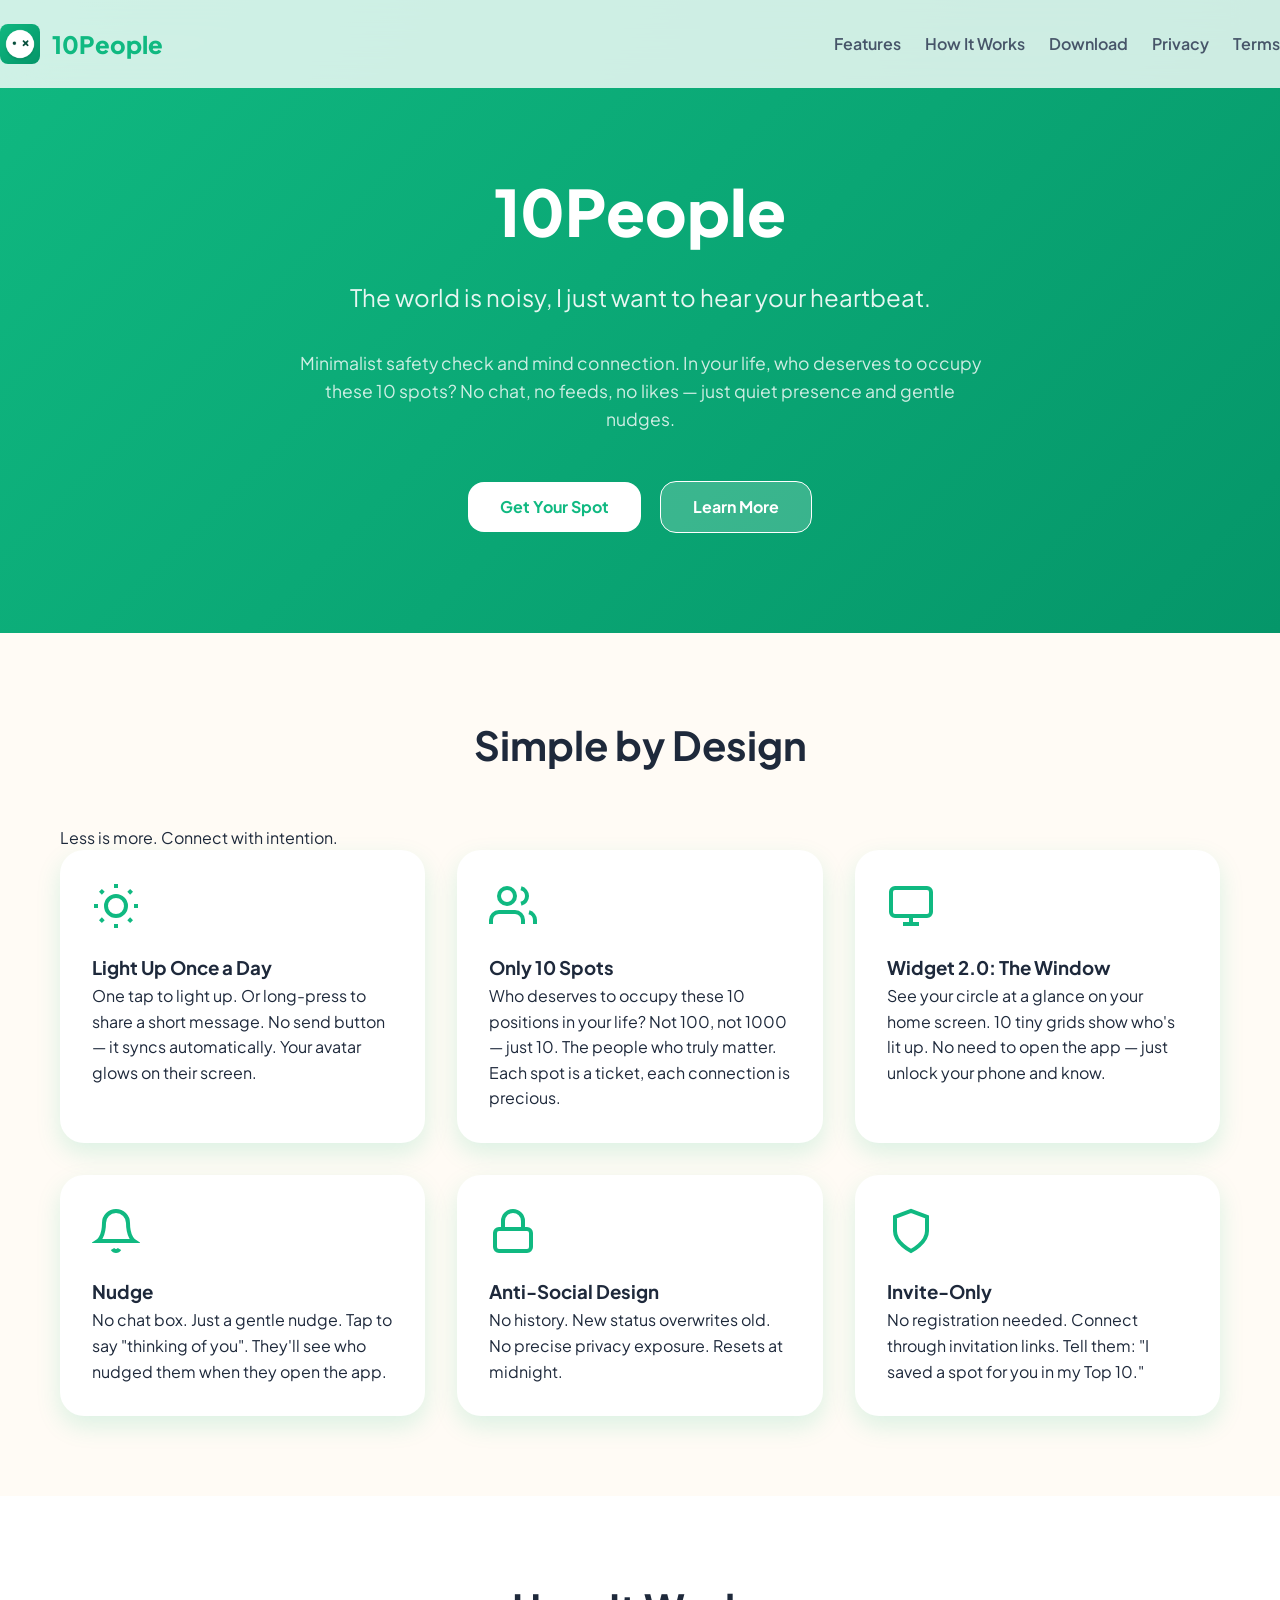
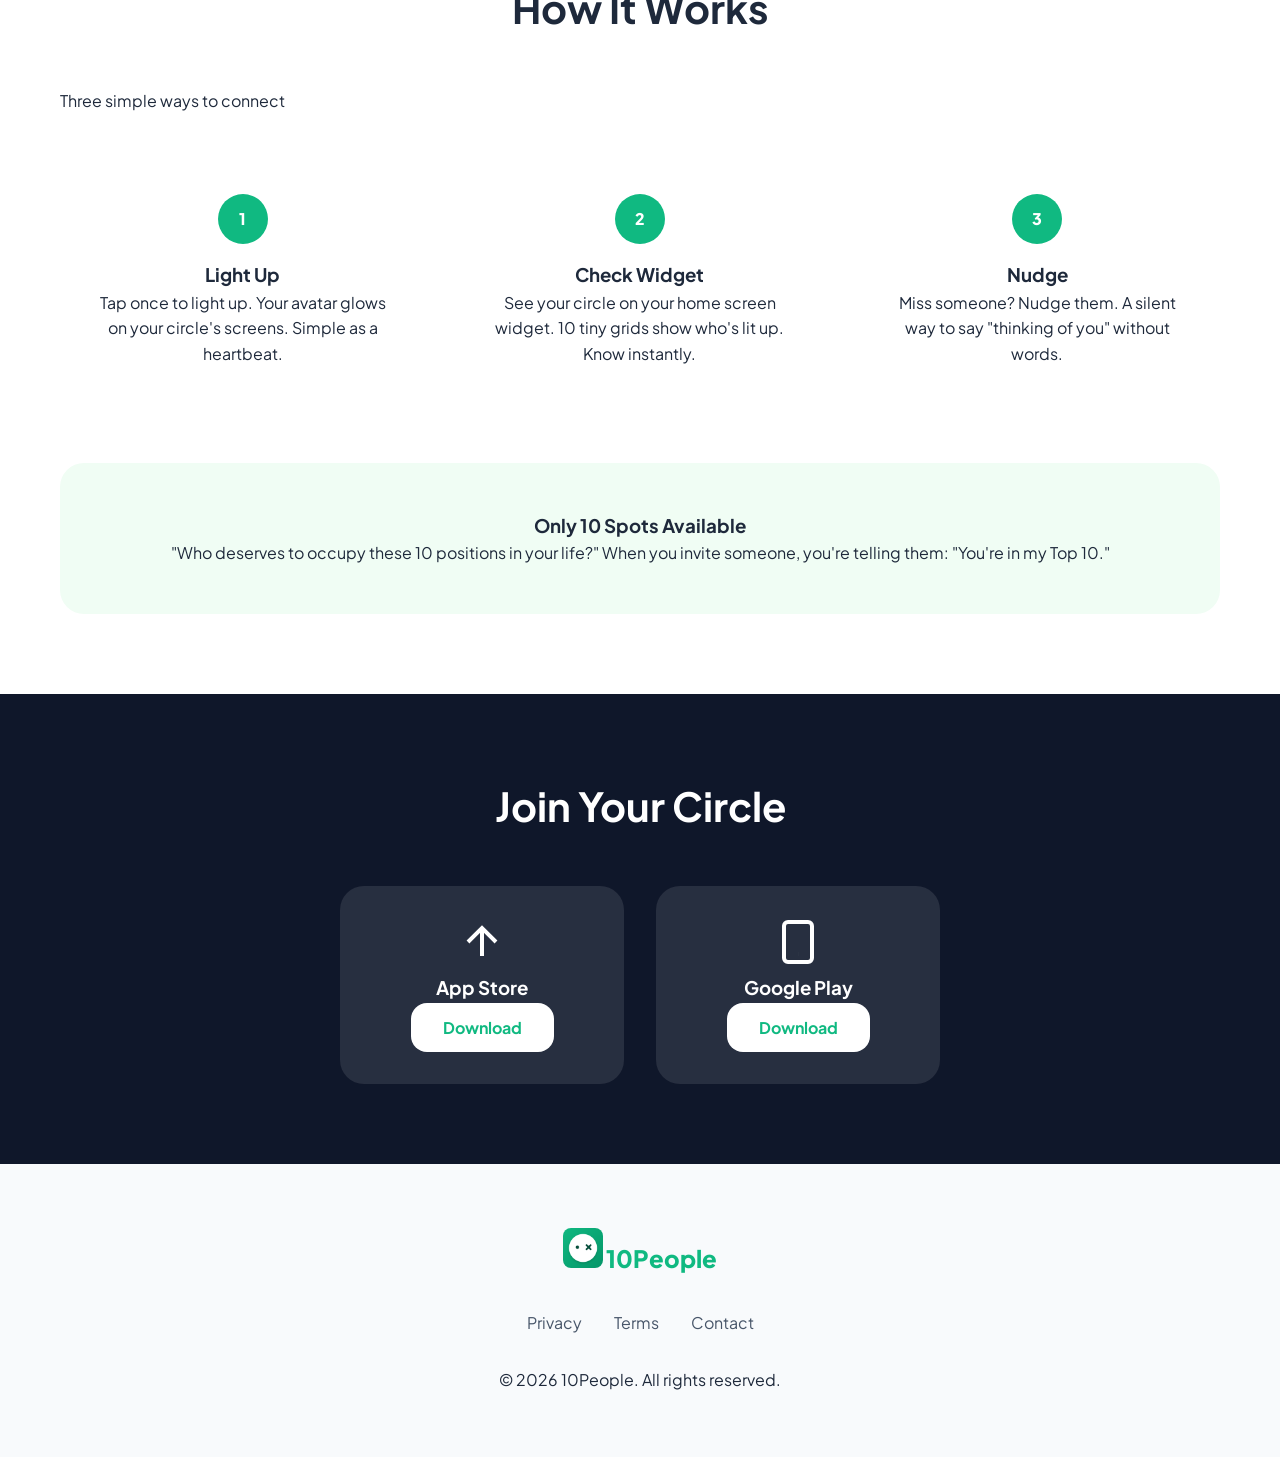
==== index.html @ 8b4cac40 "Initial 10People website deployment to root" ====
<!DOCTYPE html>
<html lang="en">
<head>
    <meta charset="UTF-8">
    <meta name="viewport" content="width=device-width, initial-scale=1.0">
    <title>10People - The world is noisy, I just want to hear your heartbeat.</title>
    <meta name="description" content="10People: Minimalist safety check and mind connection. Only 10 spots. Light up once a day. No chat, no noise, just presence.">
    <meta name="keywords" content="10People, minimalist app, close friends, connection, light up, nudge, presence, safety check, mind connection">
    <link rel="preconnect" href="https://fonts.googleapis.com">
    <link rel="preconnect" href="https://fonts.gstatic.com" crossorigin>
    <link href="https://fonts.googleapis.com/css2?family=Plus+Jakarta+Sans:wght@400;500;600;700;800&display=swap" rel="stylesheet">
    <link rel="stylesheet" href="styles.css">
    <link rel="icon" type="image/png" href="assets/icon/app_icon.png">
</head>
<body>
    <!-- Navbar -->
    <nav class="navbar">
        <div class="nav-container">
            <div class="nav-logo">
                <img src="assets/icon/app_icon.png" alt="10People" class="logo-img">
                <span class="logo-text">10People</span>
            </div>
            <div class="nav-menu">
                <a href="#features" class="nav-link">Features</a>
                <a href="#how-it-works" class="nav-link">How It Works</a>
                <a href="#download" class="nav-link">Download</a>
                <a href="privacy.html" class="nav-link">Privacy</a>
                <a href="terms.html" class="nav-link">Terms</a>
            </div>
        </div>
    </nav>

    <!-- Hero Section -->
    <section class="hero">
        <div class="hero-container">
            <h1 class="hero-title">10People</h1>
            <p class="hero-subtitle">The world is noisy, I just want to hear your heartbeat.</p>
            <p class="hero-description">
                Minimalist safety check and mind connection. 
                In your life, who deserves to occupy these 10 spots? 
                No chat, no feeds, no likes — just quiet presence and gentle nudges.
            </p>
            <div class="hero-buttons">
                <a href="#download" class="btn btn-primary">Get Your Spot</a>
                <a href="#how-it-works" class="btn btn-secondary">Learn More</a>
            </div>
        </div>
    </section>

    <!-- Core Features -->
    <section id="features" class="features">
        <div class="container">
            <h2 class="section-title">Simple by Design</h2>
            <p class="section-subtitle">Less is more. Connect with intention.</p>
            
            <div class="features-grid">
                <div class="feature-card">
                    <div class="feature-icon">
                        <svg width="48" height="48" viewBox="0 0 24 24" fill="none" stroke="currentColor" stroke-width="2">
                            <circle cx="12" cy="12" r="5"/>
                            <line x1="12" y1="1" x2="12" y2="3"/>
                            <line x1="12" y1="21" x2="12" y2="23"/>
                            <line x1="4.22" y1="4.22" x2="5.64" y2="5.64"/>
                            <line x1="18.36" y1="18.36" x2="19.78" y2="19.78"/>
                            <line x1="1" y1="12" x2="3" y2="12"/>
                            <line x1="21" y1="12" x2="23" y2="12"/>
                            <line x1="4.22" y1="19.78" x2="5.64" y2="18.36"/>
                            <line x1="18.36" y1="5.64" x2="19.78" y2="4.22"/>
                        </svg>
                    </div>
                    <h3 class="feature-title">Light Up Once a Day</h3>
                    <p class="feature-description">
                        One tap to light up. Or long-press to share a short message. 
                        No send button — it syncs automatically. Your avatar glows on their screen.
                    </p>
                </div>

                <div class="feature-card">
                    <div class="feature-icon">
                        <svg width="48" height="48" viewBox="0 0 24 24" fill="none" stroke="currentColor" stroke-width="2">
                            <path d="M17 21v-2a4 4 0 0 0-4-4H5a4 4 0 0 0-4 4v2"/>
                            <circle cx="9" cy="7" r="4"/>
                            <path d="M23 21v-2a4 4 0 0 0-3-3.87"/>
                            <path d="M16 3.13a4 4 0 0 1 0 7.75"/>
                        </svg>
                    </div>
                    <h3 class="feature-title">Only 10 Spots</h3>
                    <p class="feature-description">
                        Who deserves to occupy these 10 positions in your life? 
                        Not 100, not 1000 — just 10. The people who truly matter. 
                        Each spot is a ticket, each connection is precious.
                    </p>
                </div>

                <div class="feature-card">
                    <div class="feature-icon">
                        <svg width="48" height="48" viewBox="0 0 24 24" fill="none" stroke="currentColor" stroke-width="2">
                            <rect x="2" y="3" width="20" height="14" rx="2" ry="2"/>
                            <line x1="8" y1="21" x2="16" y2="21"/>
                            <line x1="12" y1="17" x2="12" y2="21"/>
                        </svg>
                    </div>
                    <h3 class="feature-title">Widget 2.0: The Window</h3>
                    <p class="feature-description">
                        See your circle at a glance on your home screen. 
                        10 tiny grids show who's lit up. 
                        No need to open the app — just unlock your phone and know.
                    </p>
                </div>

                <div class="feature-card">
                    <div class="feature-icon">
                        <svg width="48" height="48" viewBox="0 0 24 24" fill="none" stroke="currentColor" stroke-width="2">
                            <path d="M18 8A6 6 0 0 0 6 8c0 7-3 9-3 9h18s-3-2-3-9"/>
                            <path d="M13.73 21a2 2 0 0 1-3.46 0"/>
                        </svg>
                    </div>
                    <h3 class="feature-title">Nudge</h3>
                    <p class="feature-description">
                        No chat box. Just a gentle nudge. 
                        Tap to say "thinking of you". 
                        They'll see who nudged them when they open the app.
                    </p>
                </div>

                <div class="feature-card">
                    <div class="feature-icon">
                        <svg width="48" height="48" viewBox="0 0 24 24" fill="none" stroke="currentColor" stroke-width="2">
                            <rect x="3" y="11" width="18" height="11" rx="2" ry="2"/>
                            <path d="M7 11V7a5 5 0 0 1 10 0v4"/>
                        </svg>
                    </div>
                    <h3 class="feature-title">Anti-Social Design</h3>
                    <p class="feature-description">
                        No history. New status overwrites old. 
                        No precise privacy exposure. Resets at midnight.
                    </p>
                </div>

                <div class="feature-card">
                    <div class="feature-icon">
                        <svg width="48" height="48" viewBox="0 0 24 24" fill="none" stroke="currentColor" stroke-width="2">
                            <path d="M12 22s8-4 8-10V5l-8-3-8 3v7c0 6 8 10 8 10z"/>
                        </svg>
                    </div>
                    <h3 class="feature-title">Invite-Only</h3>
                    <p class="feature-description">
                        No registration needed. Connect through invitation links. 
                        Tell them: "I saved a spot for you in my Top 10."
                    </p>
                </div>
            </div>
        </div>
    </section>

    <!-- How It Works -->
    <section id="how-it-works" class="how-it-works">
        <div class="container">
            <h2 class="section-title">How It Works</h2>
            <p class="section-subtitle">Three simple ways to connect</p>
            
            <div class="steps-grid">
                <div class="step-card">
                    <div class="step-number">1</div>
                    <h3 class="step-title">Light Up</h3>
                    <p class="step-description">
                        Tap once to light up. Your avatar glows on your circle's screens. 
                        Simple as a heartbeat.
                    </p>
                </div>

                <div class="step-card">
                    <div class="step-number">2</div>
                    <h3 class="step-title">Check Widget</h3>
                    <p class="step-description">
                        See your circle on your home screen widget. 
                        10 tiny grids show who's lit up. Know instantly.
                    </p>
                </div>

                <div class="step-card">
                    <div class="step-number">3</div>
                    <h3 class="step-title">Nudge</h3>
                    <p class="step-description">
                        Miss someone? Nudge them. 
                        A silent way to say "thinking of you" without words.
                    </p>
                </div>
            </div>

            <div class="viral-section">
                <h3 class="viral-title">Only 10 Spots Available</h3>
                <p class="viral-description">
                    "Who deserves to occupy these 10 positions in your life?" 
                    When you invite someone, you're telling them: "You're in my Top 10."
                </p>
            </div>
        </div>
    </section>

    <!-- Download Section -->
    <section id="download" class="download">
        <div class="container">
            <h2 class="section-title">Join Your Circle</h2>
            
            <div class="download-grid">
                <div class="download-card">
                    <div class="download-icon">
                        <svg width="48" height="48" viewBox="0 0 24 24" fill="none" stroke="currentColor" stroke-width="2">
                            <path d="M12 19V5M5 12l7-7 7 7"/>
                        </svg>
                    </div>
                    <h3>App Store</h3>
                    <a href="https://apps.apple.com/app/10people/id6757700398" class="btn btn-primary">Download</a>
                </div>

                <div class="download-card">
                    <div class="download-icon">
                        <svg width="48" height="48" viewBox="0 0 24 24" fill="none" stroke="currentColor" stroke-width="2">
                            <rect x="5" y="2" width="14" height="20" rx="2" ry="2"/>
                            <line x1="12" y1="18" x2="12.01" y2="18"/>
                        </svg>
                    </div>
                    <h3>Google Play</h3>
                    <a href="https://play.google.com/store/apps/details?id=com.lingguang.tenpeople" class="btn btn-primary">Download</a>
                </div>
            </div>
        </div>
    </section>

    <!-- Footer -->
    <footer class="footer">
        <div class="container">
            <div class="footer-content">
                <div class="footer-logo">
                    <img src="assets/icon/app_icon.png" alt="10People" class="logo-img">
                    <span class="logo-text">10People</span>
                </div>
                <div class="footer-links">
                    <a href="privacy.html">Privacy</a>
                    <a href="terms.html">Terms</a>
                    <a href="mailto:xiongsl2013@gmail.com">Contact</a>
                </div>
            </div>
            <div class="footer-bottom">
                <p>&copy; 2026 10People. All rights reserved.</p>
            </div>
        </div>
    </footer>

    <script src="script.js"></script>
</body>
</html>
---- styles.css ----
:root {
    --primary-color: #10B981;
    --primary-dark: #059669;
    --primary-light: #34D399;
    --primary-gradient: linear-gradient(135deg, #10B981 0%, #059669 100%);
    --text-primary: #1e293b;
    --text-secondary: #475569;
    --bg-primary: #ffffff;
    --bg-dark: #0f172a;
    --shadow-lg: 0 10px 25px rgba(16, 185, 129, 0.15);
    --border-radius: 16px;
    --border-radius-lg: 24px;
}

* { margin: 0; padding: 0; box-sizing: border-box; }

body {
    font-family: 'Plus Jakarta Sans', sans-serif;
    line-height: 1.6;
    color: var(--text-primary);
    background: #FFFBF5;
}

.container { max-width: 1200px; margin: 0 auto; padding: 0 20px; }

.navbar {
    position: fixed; top: 0; left: 0; right: 0;
    background: rgba(255, 255, 255, 0.8);
    backdrop-filter: blur(20px);
    z-index: 1000; padding: 1.5rem 0;
}

.nav-container { display: flex; justify-content: space-between; align-items: center; }
.nav-logo { display: flex; align-items: center; gap: 12px; }
.logo-img { width: 40px; height: 40px; border-radius: 8px; }
.logo-text { font-size: 1.5rem; font-weight: 800; color: var(--primary-color); }
.nav-menu { display: flex; gap: 1.5rem; }
.nav-link { text-decoration: none; color: var(--text-secondary); font-weight: 600; }

.hero {
    padding: 160px 0 100px; text-align: center;
    background: var(--primary-gradient); color: white;
}
.hero-title { font-size: 4rem; font-weight: 900; margin-bottom: 1rem; }
.hero-subtitle { font-size: 1.5rem; margin-bottom: 2rem; opacity: 0.9; }
.hero-description { max-width: 700px; margin: 0 auto 3rem; font-size: 1.1rem; opacity: 0.8; }

.btn {
    display: inline-block; padding: 12px 32px; border-radius: var(--border-radius);
    text-decoration: none; font-weight: 700; transition: all 0.3s;
}
.btn-primary { background: white; color: var(--primary-color); }
.btn-secondary { background: rgba(255, 255, 255, 0.2); color: white; border: 1px solid white; margin-left: 1rem; }

.features { padding: 80px 0; }
.section-title { font-size: 2.5rem; text-align: center; margin-bottom: 3rem; }
.features-grid { display: grid; grid-template-columns: repeat(auto-fit, minmax(300px, 1fr)); gap: 2rem; }
.feature-card { padding: 2rem; background: white; border-radius: var(--border-radius-lg); box-shadow: var(--shadow-lg); }
.feature-icon { color: var(--primary-color); margin-bottom: 1rem; }

.how-it-works { padding: 80px 0; background: white; }
.steps-grid { display: grid; grid-template-columns: repeat(auto-fit, minmax(250px, 1fr)); gap: 2rem; margin-top: 3rem; }
.step-card { text-align: center; padding: 2rem; }
.step-number { width: 50px; height: 50px; background: var(--primary-color); color: white; border-radius: 50%; display: flex; align-items: center; justify-content: center; margin: 0 auto 1rem; font-weight: 800; }

.viral-section { margin-top: 4rem; padding: 3rem; background: #f0fdf4; border-radius: var(--border-radius-lg); text-align: center; }

.download { padding: 80px 0; background: var(--bg-dark); color: white; text-align: center; }
.download-grid { display: grid; grid-template-columns: 1fr 1fr; gap: 2rem; max-width: 600px; margin: 3rem auto 0; }
.download-card { padding: 2rem; background: rgba(255,255,255,0.1); border-radius: var(--border-radius-lg); }

.footer { padding: 4rem 0; background: #f8fafc; text-align: center; }
.footer-links { display: flex; justify-content: center; gap: 2rem; margin: 2rem 0; }
.footer-links a { text-decoration: none; color: var(--text-secondary); }

@media (max-width: 768px) {
    .hero-title { font-size: 2.5rem; }
    .download-grid { grid-template-columns: 1fr; }
}
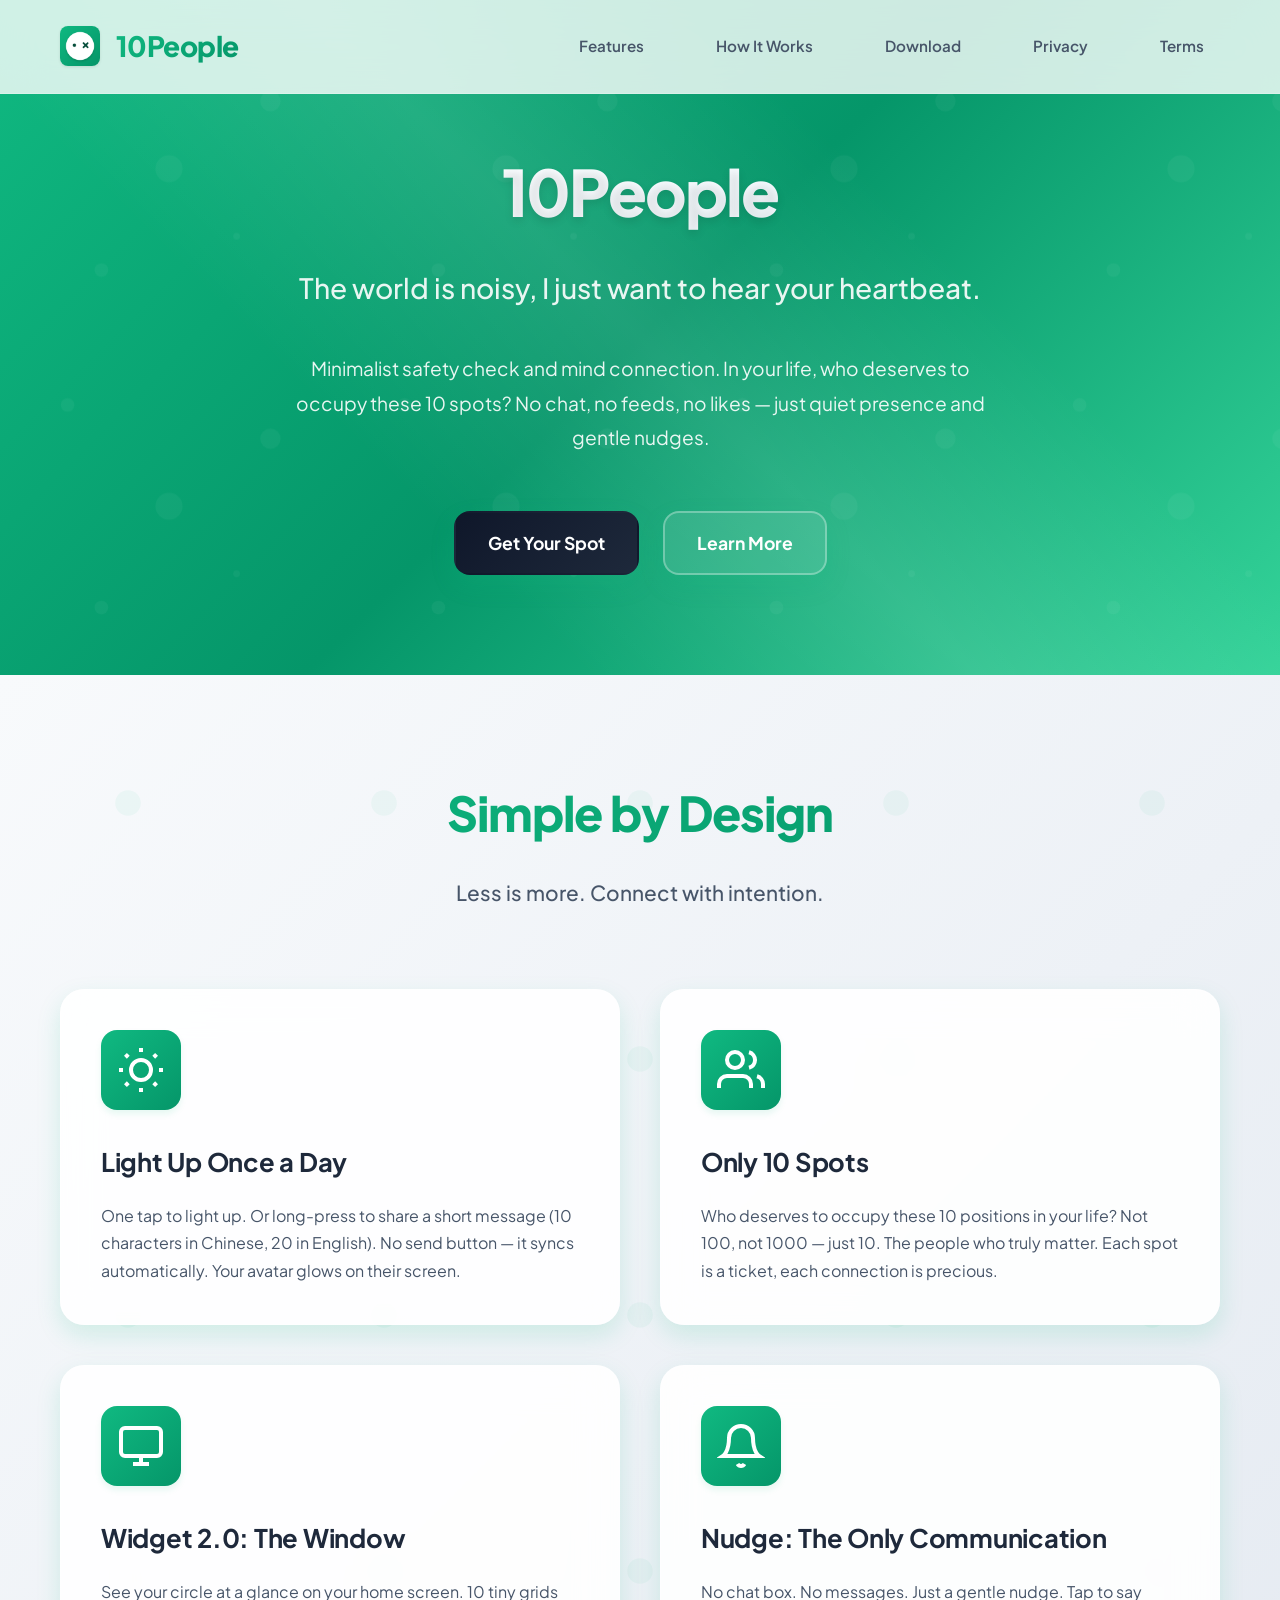
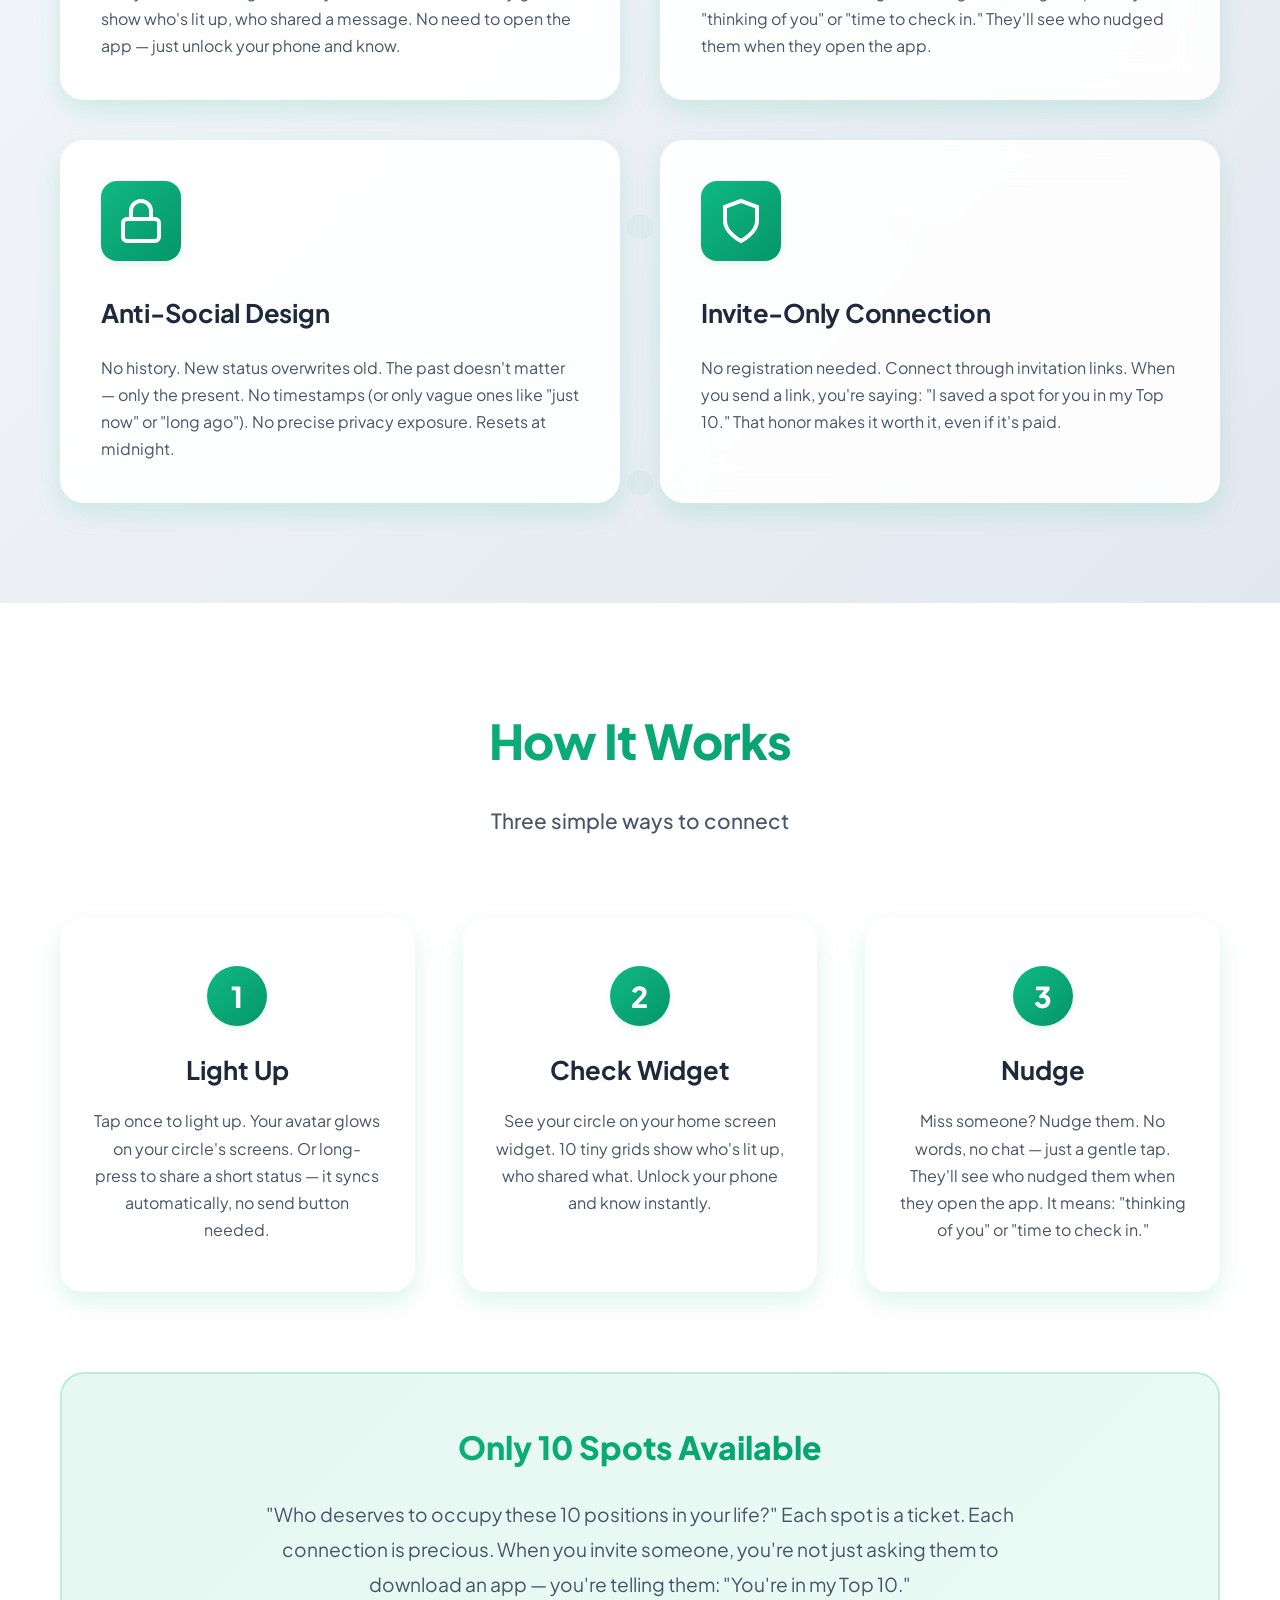
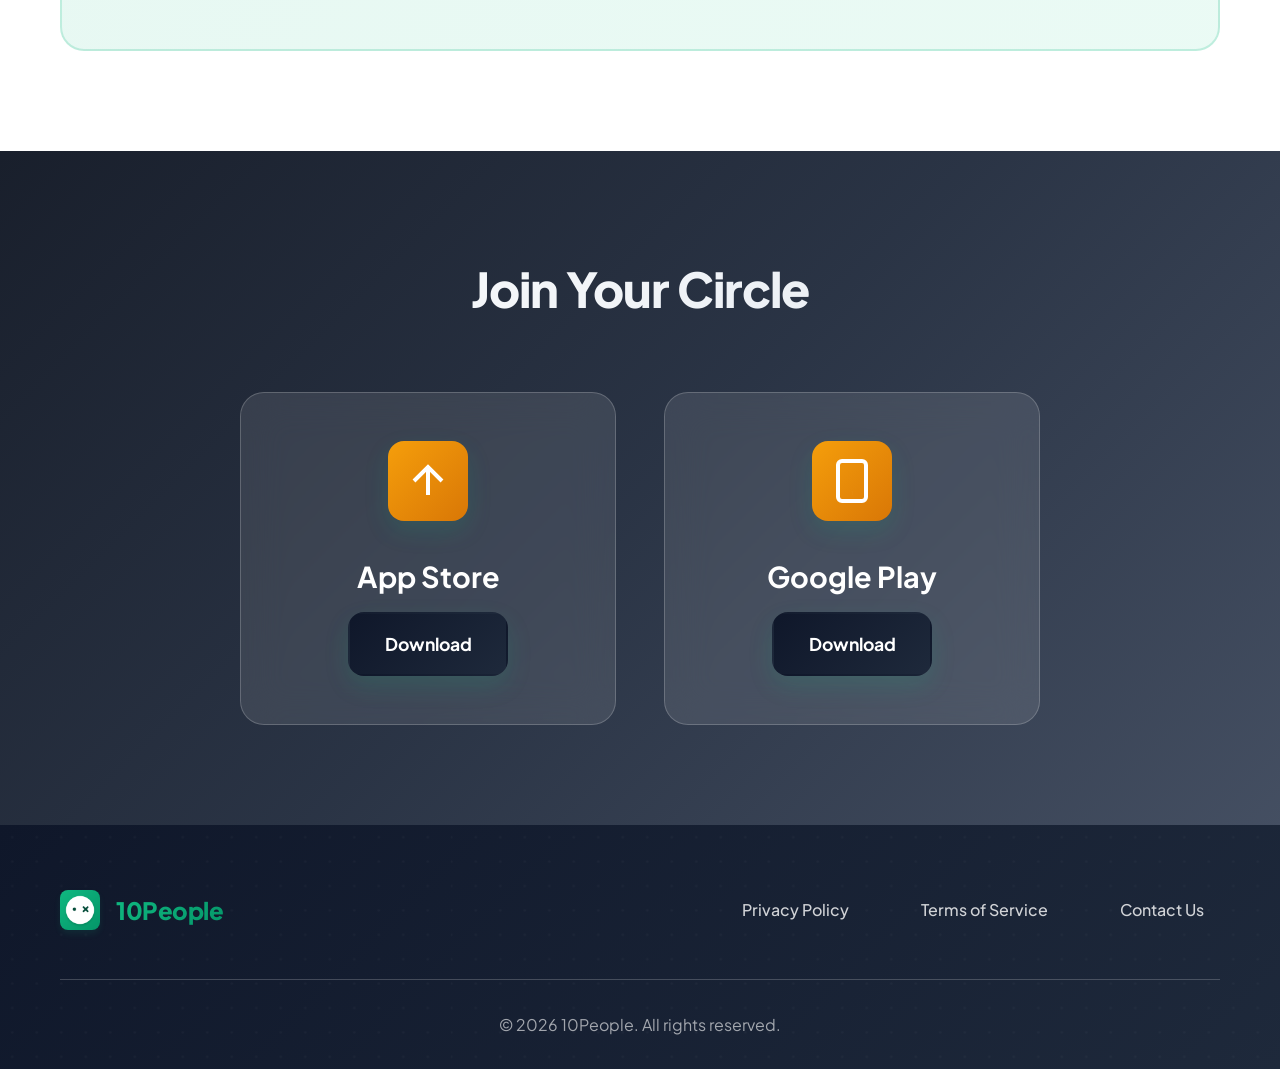
==== commit d66b3119: "Update website content" ====
--- a/index.html
+++ b/index.html
@@ -70,7 +70,7 @@
                     </div>
                     <h3 class="feature-title">Light Up Once a Day</h3>
                     <p class="feature-description">
-                        One tap to light up. Or long-press to share a short message. 
+                        One tap to light up. Or long-press to share a short message (10 characters in Chinese, 20 in English). 
                         No send button — it syncs automatically. Your avatar glows on their screen.
                     </p>
                 </div>
@@ -103,7 +103,7 @@
                     <h3 class="feature-title">Widget 2.0: The Window</h3>
                     <p class="feature-description">
                         See your circle at a glance on your home screen. 
-                        10 tiny grids show who's lit up. 
+                        10 tiny grids show who's lit up, who shared a message. 
                         No need to open the app — just unlock your phone and know.
                     </p>
                 </div>
@@ -115,10 +115,10 @@
                             <path d="M13.73 21a2 2 0 0 1-3.46 0"/>
                         </svg>
                     </div>
-                    <h3 class="feature-title">Nudge</h3>
-                    <p class="feature-description">
-                        No chat box. Just a gentle nudge. 
-                        Tap to say "thinking of you". 
+                    <h3 class="feature-title">Nudge: The Only Communication</h3>
+                    <p class="feature-description">
+                        No chat box. No messages. Just a gentle nudge. 
+                        Tap to say "thinking of you" or "time to check in." 
                         They'll see who nudged them when they open the app.
                     </p>
                 </div>
@@ -132,7 +132,8 @@
                     </div>
                     <h3 class="feature-title">Anti-Social Design</h3>
                     <p class="feature-description">
-                        No history. New status overwrites old. 
+                        No history. New status overwrites old. The past doesn't matter — only the present. 
+                        No timestamps (or only vague ones like "just now" or "long ago"). 
                         No precise privacy exposure. Resets at midnight.
                     </p>
                 </div>
@@ -143,10 +144,11 @@
                             <path d="M12 22s8-4 8-10V5l-8-3-8 3v7c0 6 8 10 8 10z"/>
                         </svg>
                     </div>
-                    <h3 class="feature-title">Invite-Only</h3>
+                    <h3 class="feature-title">Invite-Only Connection</h3>
                     <p class="feature-description">
                         No registration needed. Connect through invitation links. 
-                        Tell them: "I saved a spot for you in my Top 10."
+                        When you send a link, you're saying: "I saved a spot for you in my Top 10." 
+                        That honor makes it worth it, even if it's paid.
                     </p>
                 </div>
             </div>
@@ -165,7 +167,7 @@
                     <h3 class="step-title">Light Up</h3>
                     <p class="step-description">
                         Tap once to light up. Your avatar glows on your circle's screens. 
-                        Simple as a heartbeat.
+                        Or long-press to share a short status — it syncs automatically, no send button needed.
                     </p>
                 </div>
 
@@ -174,7 +176,8 @@
                     <h3 class="step-title">Check Widget</h3>
                     <p class="step-description">
                         See your circle on your home screen widget. 
-                        10 tiny grids show who's lit up. Know instantly.
+                        10 tiny grids show who's lit up, who shared what. 
+                        Unlock your phone and know instantly.
                     </p>
                 </div>
 
@@ -182,8 +185,9 @@
                     <div class="step-number">3</div>
                     <h3 class="step-title">Nudge</h3>
                     <p class="step-description">
-                        Miss someone? Nudge them. 
-                        A silent way to say "thinking of you" without words.
+                        Miss someone? Nudge them. No words, no chat — just a gentle tap. 
+                        They'll see who nudged them when they open the app. 
+                        It means: "thinking of you" or "time to check in."
                     </p>
                 </div>
             </div>
@@ -192,7 +196,9 @@
                 <h3 class="viral-title">Only 10 Spots Available</h3>
                 <p class="viral-description">
                     "Who deserves to occupy these 10 positions in your life?" 
-                    When you invite someone, you're telling them: "You're in my Top 10."
+                    Each spot is a ticket. Each connection is precious. 
+                    When you invite someone, you're not just asking them to download an app — 
+                    you're telling them: "You're in my Top 10."
                 </p>
             </div>
         </div>
@@ -237,9 +243,9 @@
                     <span class="logo-text">10People</span>
                 </div>
                 <div class="footer-links">
-                    <a href="privacy.html">Privacy</a>
-                    <a href="terms.html">Terms</a>
-                    <a href="mailto:xiongsl2013@gmail.com">Contact</a>
+                    <a href="privacy.html">Privacy Policy</a>
+                    <a href="terms.html">Terms of Service</a>
+                    <a href="mailto:xiongsl2013@gmail.com">Contact Us</a>
                 </div>
             </div>
             <div class="footer-bottom">
--- a/styles.css
+++ b/styles.css
@@ -1,79 +1,1013 @@
+/* 全局样式重置 */
+* {
+    margin: 0;
+    padding: 0;
+    box-sizing: border-box;
+}
+
 :root {
+    /* 10People 温暖明亮主题配色 */
     --primary-color: #10B981;
     --primary-dark: #059669;
     --primary-light: #34D399;
     --primary-gradient: linear-gradient(135deg, #10B981 0%, #059669 100%);
+    --secondary-gradient: linear-gradient(135deg, #34D399 0%, #10B981 100%);
+    --accent-gradient: linear-gradient(135deg, #F59E0B 0%, #D97706 100%);
+    --danger-gradient: linear-gradient(135deg, #EF4444 0%, #DC2626 100%);
+    --dark-gradient: linear-gradient(135deg, #0F172A 0%, #1E293B 100%);
+    --glass-bg: rgba(255, 255, 255, 0.1);
+    --glass-border: rgba(255, 255, 255, 0.2);
     --text-primary: #1e293b;
     --text-secondary: #475569;
+    --text-muted: #94a3b8;
     --bg-primary: #ffffff;
+    --bg-secondary: #f8fafc;
     --bg-dark: #0f172a;
+    --shadow-sm: 0 1px 3px rgba(0, 0, 0, 0.1);
+    --shadow-md: 0 4px 6px rgba(16, 185, 129, 0.1);
     --shadow-lg: 0 10px 25px rgba(16, 185, 129, 0.15);
+    --shadow-xl: 0 20px 40px rgba(16, 185, 129, 0.2);
     --border-radius: 16px;
+    --border-radius-sm: 8px;
     --border-radius-lg: 24px;
 }
 
-* { margin: 0; padding: 0; box-sizing: border-box; }
-
 body {
-    font-family: 'Plus Jakarta Sans', sans-serif;
+    font-family: 'Plus Jakarta Sans', -apple-system, BlinkMacSystemFont, 'Segoe UI', 'Roboto', 'Oxygen', 'Ubuntu', 'Cantarell', sans-serif;
     line-height: 1.6;
     color: var(--text-primary);
     background: #FFFBF5;
-}
-
-.container { max-width: 1200px; margin: 0 auto; padding: 0 20px; }
-
+    overflow-x: hidden;
+}
+
+.container {
+    max-width: 1200px;
+    margin: 0 auto;
+    padding: 0 20px;
+}
+
+/* 导航栏样式 */
 .navbar {
-    position: fixed; top: 0; left: 0; right: 0;
+    position: fixed;
+    top: 0;
+    left: 0;
+    right: 0;
     background: rgba(255, 255, 255, 0.8);
     backdrop-filter: blur(20px);
-    z-index: 1000; padding: 1.5rem 0;
-}
-
-.nav-container { display: flex; justify-content: space-between; align-items: center; }
-.nav-logo { display: flex; align-items: center; gap: 12px; }
-.logo-img { width: 40px; height: 40px; border-radius: 8px; }
-.logo-text { font-size: 1.5rem; font-weight: 800; color: var(--primary-color); }
-.nav-menu { display: flex; gap: 1.5rem; }
-.nav-link { text-decoration: none; color: var(--text-secondary); font-weight: 600; }
-
+    -webkit-backdrop-filter: blur(20px);
+    border-bottom: 1px solid rgba(255, 255, 255, 0.2);
+    z-index: 1000;
+    padding: 1.5rem 0;
+    transition: all 0.3s ease;
+}
+
+.navbar.scrolled {
+    background: rgba(255, 255, 255, 0.95);
+    box-shadow: var(--shadow-md);
+    padding: 1rem 0;
+}
+
+.nav-container {
+    max-width: 1200px;
+    margin: 0 auto;
+    padding: 0 20px;
+    display: flex;
+    justify-content: space-between;
+    align-items: center;
+}
+
+.nav-logo {
+    display: flex;
+    align-items: center;
+    gap: 16px;
+    transition: transform 0.3s ease;
+}
+
+.nav-logo:hover {
+    transform: scale(1.05);
+}
+
+.logo-img {
+    width: 40px;
+    height: 40px;
+    border-radius: var(--border-radius-sm);
+    box-shadow: var(--shadow-sm);
+    transition: all 0.3s ease;
+}
+
+.logo-img:hover {
+    box-shadow: var(--shadow-md);
+    transform: rotate(5deg);
+}
+
+.logo-text {
+    font-size: 1.75rem;
+    font-weight: 800;
+    background: var(--primary-gradient);
+    -webkit-background-clip: text;
+    -webkit-text-fill-color: transparent;
+    background-clip: text;
+    letter-spacing: -0.02em;
+}
+
+.nav-menu {
+    display: flex;
+    gap: 2.5rem;
+    align-items: center;
+}
+
+.nav-link {
+    text-decoration: none;
+    color: var(--text-secondary);
+    font-weight: 600;
+    font-size: 0.95rem;
+    position: relative;
+    transition: all 0.3s ease;
+    padding: 0.5rem 1rem;
+    border-radius: var(--border-radius-sm);
+}
+
+.nav-link:hover {
+    color: var(--primary-color);
+    background: rgba(16, 185, 129, 0.1);
+    transform: translateY(-2px);
+}
+
+.nav-link::after {
+    content: '';
+    position: absolute;
+    bottom: -2px;
+    left: 50%;
+    width: 0;
+    height: 2px;
+    background: var(--primary-gradient);
+    transition: all 0.3s ease;
+    transform: translateX(-50%);
+}
+
+.nav-link:hover::after {
+    width: 80%;
+}
+
+/* 英雄区域样式 */
 .hero {
-    padding: 160px 0 100px; text-align: center;
-    background: var(--primary-gradient); color: white;
-}
-.hero-title { font-size: 4rem; font-weight: 900; margin-bottom: 1rem; }
-.hero-subtitle { font-size: 1.5rem; margin-bottom: 2rem; opacity: 0.9; }
-.hero-description { max-width: 700px; margin: 0 auto 3rem; font-size: 1.1rem; opacity: 0.8; }
-
+    padding: 140px 0 100px;
+    text-align: center;
+    background: linear-gradient(135deg, #10B981 0%, #059669 50%, #34D399 100%);
+    color: white;
+    position: relative;
+    overflow: hidden;
+}
+
+.hero::before {
+    content: '';
+    position: absolute;
+    top: 0;
+    left: 0;
+    right: 0;
+    bottom: 0;
+    background: url('data:image/svg+xml,<svg xmlns="http://www.w3.org/2000/svg" viewBox="0 0 100 100"><defs><pattern id="ai-pattern" width="50" height="50" patternUnits="userSpaceOnUse"><circle cx="25" cy="25" r="2" fill="rgba(255,255,255,0.1)"/><circle cx="10" cy="10" r="1" fill="rgba(255,255,255,0.1)"/><circle cx="40" cy="15" r="1.5" fill="rgba(255,255,255,0.1)"/><circle cx="15" cy="40" r="1" fill="rgba(255,255,255,0.1)"/><circle cx="35" cy="35" r="0.5" fill="rgba(255,255,255,0.1)"/></pattern></defs><rect width="100" height="100" fill="url(%23ai-pattern)"/></svg>');
+    opacity: 0.4;
+    animation: neuralNetwork 15s ease-in-out infinite;
+}
+
+.hero::after {
+    content: '';
+    position: absolute;
+    top: 0;
+    left: 0;
+    right: 0;
+    bottom: 0;
+    background: linear-gradient(45deg, transparent 30%, rgba(255, 255, 255, 0.1) 50%, transparent 70%);
+    animation: dataFlow 8s ease-in-out infinite;
+    pointer-events: none;
+}
+
+@keyframes float {
+    0%, 100% { transform: translateY(0px) rotate(0deg); }
+    50% { transform: translateY(-20px) rotate(1deg); }
+}
+
+.hero-container {
+    max-width: 900px;
+    margin: 0 auto;
+    padding: 0 20px;
+    position: relative;
+    z-index: 2;
+}
+
+.hero-title {
+    font-size: 4rem;
+    font-weight: 900;
+    margin-bottom: 1.5rem;
+    letter-spacing: -0.03em;
+    background: linear-gradient(135deg, #ffffff 0%, #f0f9ff 100%);
+    -webkit-background-clip: text;
+    -webkit-text-fill-color: transparent;
+    background-clip: text;
+    text-shadow: 0 4px 8px rgba(0, 0, 0, 0.1);
+    animation: fadeInUp 1s ease-out;
+}
+
+.hero-subtitle {
+    font-size: 1.75rem;
+    font-weight: 500;
+    margin-bottom: 2.5rem;
+    opacity: 0.95;
+    color: rgba(255, 255, 255, 0.9);
+    animation: fadeInUp 1s ease-out 0.2s both;
+}
+
+.hero-description {
+    font-size: 1.2rem;
+    line-height: 1.8;
+    margin-bottom: 3.5rem;
+    opacity: 0.85;
+    max-width: 700px;
+    margin-left: auto;
+    margin-right: auto;
+    color: rgba(255, 255, 255, 0.9);
+    animation: fadeInUp 1s ease-out 0.4s both;
+}
+
+.hero-buttons {
+    display: flex;
+    gap: 1.5rem;
+    justify-content: center;
+    flex-wrap: wrap;
+    animation: fadeInUp 1s ease-out 0.6s both;
+}
+
+/* 按钮样式 */
 .btn {
-    display: inline-block; padding: 12px 32px; border-radius: var(--border-radius);
-    text-decoration: none; font-weight: 700; transition: all 0.3s;
-}
-.btn-primary { background: white; color: var(--primary-color); }
-.btn-secondary { background: rgba(255, 255, 255, 0.2); color: white; border: 1px solid white; margin-left: 1rem; }
-
-.features { padding: 80px 0; }
-.section-title { font-size: 2.5rem; text-align: center; margin-bottom: 3rem; }
-.features-grid { display: grid; grid-template-columns: repeat(auto-fit, minmax(300px, 1fr)); gap: 2rem; }
-.feature-card { padding: 2rem; background: white; border-radius: var(--border-radius-lg); box-shadow: var(--shadow-lg); }
-.feature-icon { color: var(--primary-color); margin-bottom: 1rem; }
-
-.how-it-works { padding: 80px 0; background: white; }
-.steps-grid { display: grid; grid-template-columns: repeat(auto-fit, minmax(250px, 1fr)); gap: 2rem; margin-top: 3rem; }
-.step-card { text-align: center; padding: 2rem; }
-.step-number { width: 50px; height: 50px; background: var(--primary-color); color: white; border-radius: 50%; display: flex; align-items: center; justify-content: center; margin: 0 auto 1rem; font-weight: 800; }
-
-.viral-section { margin-top: 4rem; padding: 3rem; background: #f0fdf4; border-radius: var(--border-radius-lg); text-align: center; }
-
-.download { padding: 80px 0; background: var(--bg-dark); color: white; text-align: center; }
-.download-grid { display: grid; grid-template-columns: 1fr 1fr; gap: 2rem; max-width: 600px; margin: 3rem auto 0; }
-.download-card { padding: 2rem; background: rgba(255,255,255,0.1); border-radius: var(--border-radius-lg); }
-
-.footer { padding: 4rem 0; background: #f8fafc; text-align: center; }
-.footer-links { display: flex; justify-content: center; gap: 2rem; margin: 2rem 0; }
-.footer-links a { text-decoration: none; color: var(--text-secondary); }
-
+    display: inline-flex;
+    align-items: center;
+    justify-content: center;
+    padding: 16px 32px;
+    border-radius: var(--border-radius);
+    text-decoration: none;
+    font-weight: 700;
+    font-size: 1.1rem;
+    transition: all 0.4s cubic-bezier(0.4, 0, 0.2, 1);
+    border: none;
+    cursor: pointer;
+    position: relative;
+    overflow: hidden;
+    min-width: 160px;
+    box-shadow: var(--shadow-lg);
+}
+
+.btn::before {
+    content: '';
+    position: absolute;
+    top: 0;
+    left: -100%;
+    width: 100%;
+    height: 100%;
+    background: linear-gradient(90deg, transparent, rgba(255, 255, 255, 0.3), transparent);
+    transition: left 0.6s ease;
+}
+
+.btn::after {
+    content: '';
+    position: absolute;
+    top: 0;
+    left: 0;
+    right: 0;
+    bottom: 0;
+    background: linear-gradient(135deg, rgba(16, 185, 129, 0.1), rgba(52, 211, 153, 0.1));
+    opacity: 0;
+    transition: opacity 0.3s ease;
+    border-radius: var(--border-radius);
+}
+
+.btn:hover::before {
+    left: 100%;
+}
+
+.btn:hover::after {
+    opacity: 1;
+}
+
+.btn-primary {
+    background: var(--dark-gradient);
+    color: white;
+    border: 2px solid transparent;
+}
+
+.btn-primary:hover {
+    transform: translateY(-4px) scale(1.02);
+    box-shadow: var(--shadow-xl);
+    background: linear-gradient(135deg, #065F46 0%, #064E3B 100%);
+}
+
+.btn-secondary {
+    background: rgba(255, 255, 255, 0.1);
+    color: white;
+    border: 2px solid rgba(255, 255, 255, 0.3);
+    backdrop-filter: blur(10px);
+}
+
+.btn-secondary:hover {
+    background: rgba(255, 255, 255, 0.2);
+    border-color: rgba(255, 255, 255, 0.6);
+    transform: translateY(-4px) scale(1.02);
+    box-shadow: var(--shadow-xl);
+}
+
+/* 功能特性区域 */
+.features {
+    padding: 100px 0;
+    background: linear-gradient(135deg, #f8fafc 0%, #e2e8f0 100%);
+    position: relative;
+}
+
+.features::before {
+    content: '';
+    position: absolute;
+    top: 0;
+    left: 0;
+    right: 0;
+    bottom: 0;
+    background: url('data:image/svg+xml,<svg xmlns="http://www.w3.org/2000/svg" viewBox="0 0 100 100"><defs><pattern id="dots" width="20" height="20" patternUnits="userSpaceOnUse"><circle cx="10" cy="10" r="1" fill="rgba(16,185,129,0.1)"/></pattern></defs><rect width="100" height="100" fill="url(%23dots)"/></svg>');
+    opacity: 0.5;
+}
+
+.section-title {
+    font-size: 3rem;
+    font-weight: 800;
+    text-align: center;
+    margin-bottom: 1.5rem;
+    background: var(--primary-gradient);
+    -webkit-background-clip: text;
+    -webkit-text-fill-color: transparent;
+    background-clip: text;
+    letter-spacing: -0.02em;
+    position: relative;
+    z-index: 2;
+}
+
+.section-subtitle {
+    font-size: 1.3rem;
+    text-align: center;
+    color: var(--text-secondary);
+    margin-bottom: 5rem;
+    font-weight: 500;
+    position: relative;
+    z-index: 2;
+}
+
+.features-grid {
+    display: grid;
+    grid-template-columns: repeat(auto-fit, minmax(380px, 1fr));
+    gap: 2.5rem;
+    margin-top: 4rem;
+    position: relative;
+    z-index: 2;
+}
+
+.feature-card {
+    background: rgba(255, 255, 255, 0.9);
+    backdrop-filter: blur(20px);
+    padding: 2.5rem;
+    border-radius: var(--border-radius-lg);
+    box-shadow: var(--shadow-lg);
+    transition: all 0.4s cubic-bezier(0.4, 0, 0.2, 1);
+    border: 1px solid rgba(255, 255, 255, 0.2);
+    position: relative;
+    overflow: hidden;
+}
+
+.feature-card::before {
+    content: '';
+    position: absolute;
+    top: 0;
+    left: 0;
+    right: 0;
+    height: 4px;
+    background: var(--primary-gradient);
+    transform: scaleX(0);
+    transition: transform 0.4s ease;
+}
+
+.feature-card:hover::before {
+    transform: scaleX(1);
+}
+
+.feature-card:hover {
+    transform: translateY(-8px) scale(1.02);
+    box-shadow: var(--shadow-xl);
+    background: rgba(255, 255, 255, 0.95);
+}
+
+.feature-icon {
+    width: 80px;
+    height: 80px;
+    background: var(--primary-gradient);
+    border-radius: var(--border-radius);
+    display: flex;
+    align-items: center;
+    justify-content: center;
+    margin-bottom: 2rem;
+    color: white;
+    box-shadow: var(--shadow-md);
+    transition: all 0.3s ease;
+    position: relative;
+    overflow: hidden;
+}
+
+.feature-icon::before {
+    content: '';
+    position: absolute;
+    top: -50%;
+    left: -50%;
+    width: 200%;
+    height: 200%;
+    background: linear-gradient(45deg, transparent, rgba(255, 255, 255, 0.1), transparent);
+    transform: rotate(45deg);
+    transition: all 0.6s ease;
+    opacity: 0;
+}
+
+.feature-icon::after {
+    content: '';
+    position: absolute;
+    top: 0;
+    left: 0;
+    right: 0;
+    bottom: 0;
+    border-radius: var(--border-radius);
+    background: linear-gradient(135deg, rgba(102, 126, 234, 0.2), rgba(240, 147, 251, 0.2));
+    opacity: 0;
+    transition: opacity 0.3s ease;
+}
+
+.feature-card:hover .feature-icon::before {
+    opacity: 1;
+    transform: rotate(45deg) translate(100%, 100%);
+}
+
+.feature-card:hover .feature-icon::after {
+    opacity: 1;
+}
+
+.feature-card:hover .feature-icon {
+    transform: scale(1.1) rotate(5deg);
+    box-shadow: 0 0 30px rgba(102, 126, 234, 0.4), var(--shadow-lg);
+    animation: aiGlow 2s ease-in-out infinite;
+}
+
+.feature-title {
+    font-size: 1.6rem;
+    font-weight: 700;
+    margin-bottom: 1.2rem;
+    color: var(--text-primary);
+    letter-spacing: -0.01em;
+}
+
+.feature-description {
+    color: var(--text-secondary);
+    line-height: 1.7;
+    font-size: 1rem;
+}
+
+/* 下载区域 */
+.download {
+    padding: 100px 0;
+    background: var(--bg-dark);
+    color: white;
+    position: relative;
+    overflow: hidden;
+}
+
+.download::before {
+    content: '';
+    position: absolute;
+    top: 0;
+    left: 0;
+    right: 0;
+    bottom: 0;
+    background: linear-gradient(135deg, #1a202c 0%, #2d3748 50%, #4a5568 100%);
+    opacity: 0.9;
+}
+
+.download .section-title {
+    color: white;
+    background: linear-gradient(135deg, #ffffff 0%, #e2e8f0 100%);
+    -webkit-background-clip: text;
+    -webkit-text-fill-color: transparent;
+    background-clip: text;
+}
+
+.download .section-subtitle {
+    color: rgba(255, 255, 255, 0.8);
+}
+
+.download-grid {
+    display: grid;
+    grid-template-columns: repeat(auto-fit, minmax(300px, 1fr));
+    gap: 3rem;
+    margin-top: 4rem;
+    max-width: 800px;
+    margin-left: auto;
+    margin-right: auto;
+    position: relative;
+    z-index: 2;
+}
+
+.download-card {
+    background: rgba(255, 255, 255, 0.1);
+    backdrop-filter: blur(20px);
+    padding: 3rem 2rem;
+    border-radius: var(--border-radius-lg);
+    text-align: center;
+    border: 1px solid rgba(255, 255, 255, 0.2);
+    transition: all 0.4s cubic-bezier(0.4, 0, 0.2, 1);
+    position: relative;
+    overflow: hidden;
+}
+
+.download-card::before {
+    content: '';
+    position: absolute;
+    top: 0;
+    left: 0;
+    right: 0;
+    bottom: 0;
+    background: var(--accent-gradient);
+    opacity: 0;
+    transition: opacity 0.4s ease;
+}
+
+.download-card:hover::before {
+    opacity: 0.1;
+}
+
+.download-card:hover {
+    transform: translateY(-8px) scale(1.05);
+    box-shadow: 0 25px 50px rgba(0, 0, 0, 0.3);
+    background: rgba(255, 255, 255, 0.15);
+    border-color: rgba(255, 255, 255, 0.3);
+}
+
+.download-icon {
+    width: 80px;
+    height: 80px;
+    background: var(--accent-gradient);
+    border-radius: var(--border-radius);
+    display: flex;
+    align-items: center;
+    justify-content: center;
+    margin: 0 auto 2rem;
+    color: white;
+    box-shadow: var(--shadow-lg);
+    transition: all 0.3s ease;
+    position: relative;
+    z-index: 2;
+}
+
+.download-card:hover .download-icon {
+    transform: scale(1.1) rotate(10deg);
+    box-shadow: 0 0 40px rgba(79, 172, 254, 0.5), var(--shadow-xl);
+    animation: aiGlow 3s ease-in-out infinite;
+}
+
+.download-card h3 {
+    font-size: 1.8rem;
+    font-weight: 700;
+    margin-bottom: 0.8rem;
+    color: white;
+    position: relative;
+    z-index: 2;
+}
+
+.download-card p {
+    color: rgba(255, 255, 255, 0.8);
+    margin-bottom: 2rem;
+    font-size: 1.1rem;
+    position: relative;
+    z-index: 2;
+}
+
+/* How It Works Section */
+.how-it-works {
+    padding: 100px 0;
+    background: var(--bg-primary);
+    position: relative;
+}
+
+.steps-grid {
+    display: grid;
+    grid-template-columns: repeat(auto-fit, minmax(300px, 1fr));
+    gap: 3rem;
+    margin-top: 4rem;
+    margin-bottom: 5rem;
+}
+
+.step-card {
+    background: rgba(255, 255, 255, 0.9);
+    backdrop-filter: blur(20px);
+    padding: 3rem 2rem;
+    border-radius: var(--border-radius-lg);
+    box-shadow: var(--shadow-lg);
+    transition: all 0.4s cubic-bezier(0.4, 0, 0.2, 1);
+    border: 1px solid rgba(255, 255, 255, 0.2);
+    text-align: center;
+    position: relative;
+    overflow: hidden;
+}
+
+.step-card::before {
+    content: '';
+    position: absolute;
+    top: 0;
+    left: 0;
+    right: 0;
+    height: 4px;
+    background: var(--primary-gradient);
+    transform: scaleX(0);
+    transition: transform 0.4s ease;
+}
+
+.step-card:hover::before {
+    transform: scaleX(1);
+}
+
+.step-card:hover {
+    transform: translateY(-8px) scale(1.02);
+    box-shadow: var(--shadow-xl);
+}
+
+.step-number {
+    width: 60px;
+    height: 60px;
+    background: var(--primary-gradient);
+    border-radius: 50%;
+    display: flex;
+    align-items: center;
+    justify-content: center;
+    margin: 0 auto 1.5rem;
+    color: white;
+    font-size: 1.8rem;
+    font-weight: 800;
+    box-shadow: var(--shadow-md);
+    transition: all 0.3s ease;
+}
+
+.step-card:hover .step-number {
+    transform: scale(1.1) rotate(360deg);
+    box-shadow: var(--shadow-lg);
+}
+
+.step-title {
+    font-size: 1.6rem;
+    font-weight: 700;
+    margin-bottom: 1rem;
+    color: var(--text-primary);
+}
+
+.step-description {
+    color: var(--text-secondary);
+    line-height: 1.7;
+    font-size: 1rem;
+}
+
+.viral-section {
+    background: linear-gradient(135deg, rgba(16, 185, 129, 0.1) 0%, rgba(52, 211, 153, 0.1) 100%);
+    padding: 3rem;
+    border-radius: var(--border-radius-lg);
+    text-align: center;
+    border: 2px solid rgba(16, 185, 129, 0.2);
+    margin-top: 4rem;
+}
+
+.viral-title {
+    font-size: 2rem;
+    font-weight: 800;
+    margin-bottom: 1.5rem;
+    background: var(--primary-gradient);
+    -webkit-background-clip: text;
+    -webkit-text-fill-color: transparent;
+    background-clip: text;
+}
+
+.viral-description {
+    font-size: 1.2rem;
+    line-height: 1.8;
+    color: var(--text-secondary);
+    max-width: 800px;
+    margin: 0 auto;
+}
+
+/* 页脚样式 */
+.footer {
+    background: var(--dark-gradient);
+    color: white;
+    padding: 4rem 0 2rem;
+    position: relative;
+    overflow: hidden;
+}
+
+.footer::before {
+    content: '';
+    position: absolute;
+    top: 0;
+    left: 0;
+    right: 0;
+    bottom: 0;
+    background: url('data:image/svg+xml,<svg xmlns="http://www.w3.org/2000/svg" viewBox="0 0 100 100"><defs><pattern id="footer-dots" width="10" height="10" patternUnits="userSpaceOnUse"><circle cx="5" cy="5" r="0.5" fill="rgba(255,255,255,0.1)"/></pattern></defs><rect width="100" height="100" fill="url(%23footer-dots)"/></svg>');
+    opacity: 0.3;
+}
+
+.footer-content {
+    display: flex;
+    justify-content: space-between;
+    align-items: center;
+    margin-bottom: 3rem;
+    position: relative;
+    z-index: 2;
+}
+
+.footer-logo {
+    display: flex;
+    align-items: center;
+    gap: 16px;
+}
+
+.footer-logo .logo-text {
+    color: white;
+    font-size: 1.5rem;
+    font-weight: 800;
+}
+
+.footer-logo .logo-img {
+    width: 40px;
+    height: 40px;
+    border-radius: var(--border-radius-sm);
+    box-shadow: var(--shadow-md);
+}
+
+.footer-links {
+    display: flex;
+    gap: 2.5rem;
+}
+
+.footer-links a {
+    color: rgba(255, 255, 255, 0.8);
+    text-decoration: none;
+    font-weight: 500;
+    transition: all 0.3s ease;
+    padding: 0.5rem 1rem;
+    border-radius: var(--border-radius-sm);
+}
+
+.footer-links a:hover {
+    color: white;
+    background: rgba(255, 255, 255, 0.1);
+    transform: translateY(-2px);
+}
+
+.footer-bottom {
+    text-align: center;
+    padding-top: 2rem;
+    border-top: 1px solid rgba(255, 255, 255, 0.2);
+    color: rgba(255, 255, 255, 0.6);
+    position: relative;
+    z-index: 2;
+}
+
+/* 响应式设计 */
 @media (max-width: 768px) {
-    .hero-title { font-size: 2.5rem; }
-    .download-grid { grid-template-columns: 1fr; }
-}
+    .nav-menu {
+        display: none;
+    }
+    
+    .hero-title {
+        font-size: 2.5rem;
+    }
+    
+    .hero-subtitle {
+        font-size: 1.2rem;
+    }
+    
+    .hero-buttons {
+        flex-direction: column;
+        align-items: center;
+    }
+    
+    .features-grid {
+        grid-template-columns: 1fr;
+    }
+    
+    .download-grid {
+        grid-template-columns: repeat(auto-fit, minmax(200px, 1fr));
+    }
+    
+    .steps-grid {
+        grid-template-columns: 1fr;
+    }
+    
+    .viral-section {
+        padding: 2rem 1.5rem;
+    }
+    
+    .viral-title {
+        font-size: 1.5rem;
+    }
+    
+    .viral-description {
+        font-size: 1rem;
+    }
+    
+    .footer-content {
+        flex-direction: column;
+        gap: 1rem;
+        text-align: center;
+    }
+    
+    .footer-links {
+        flex-wrap: wrap;
+        justify-content: center;
+    }
+}
+
+@media (max-width: 480px) {
+    .hero {
+        padding: 100px 0 60px;
+    }
+    
+    .hero-title {
+        font-size: 2rem;
+    }
+    
+    .section-title {
+        font-size: 2rem;
+    }
+    
+    .feature-card,
+    .download-card {
+        padding: 1.5rem;
+    }
+}
+
+/* 平滑滚动 */
+html {
+    scroll-behavior: smooth;
+}
+
+/* 加载动画 */
+@keyframes fadeInUp {
+    from {
+        opacity: 0;
+        transform: translateY(30px);
+    }
+    to {
+        opacity: 1;
+        transform: translateY(0);
+    }
+}
+
+@keyframes slideInLeft {
+    from {
+        opacity: 0;
+        transform: translateX(-50px);
+    }
+    to {
+        opacity: 1;
+        transform: translateX(0);
+    }
+}
+
+@keyframes slideInRight {
+    from {
+        opacity: 0;
+        transform: translateX(50px);
+    }
+    to {
+        opacity: 1;
+        transform: translateX(0);
+    }
+}
+
+@keyframes pulse {
+    0%, 100% {
+        transform: scale(1);
+    }
+    50% {
+        transform: scale(1.05);
+    }
+}
+
+@keyframes aiGlow {
+    0%, 100% {
+        box-shadow: 0 0 20px rgba(16, 185, 129, 0.3);
+    }
+    50% {
+        box-shadow: 0 0 40px rgba(16, 185, 129, 0.6), 0 0 60px rgba(52, 211, 153, 0.3);
+    }
+}
+
+@keyframes neuralNetwork {
+    0% {
+        transform: translateY(0px) rotate(0deg);
+        opacity: 0.3;
+    }
+    25% {
+        transform: translateY(-10px) rotate(90deg);
+        opacity: 0.6;
+    }
+    50% {
+        transform: translateY(-20px) rotate(180deg);
+        opacity: 0.9;
+    }
+    75% {
+        transform: translateY(-10px) rotate(270deg);
+        opacity: 0.6;
+    }
+    100% {
+        transform: translateY(0px) rotate(360deg);
+        opacity: 0.3;
+    }
+}
+
+@keyframes dataFlow {
+    0% {
+        transform: translateX(-100%);
+        opacity: 0;
+    }
+    50% {
+        opacity: 1;
+    }
+    100% {
+        transform: translateX(100%);
+        opacity: 0;
+    }
+}
+
+@keyframes matrixRain {
+    0% {
+        transform: translateY(-100vh);
+        opacity: 0;
+    }
+    10% {
+        opacity: 1;
+    }
+    90% {
+        opacity: 1;
+    }
+    100% {
+        transform: translateY(100vh);
+        opacity: 0;
+    }
+}
+
+@keyframes hologram {
+    0%, 100% {
+        opacity: 0.8;
+        transform: scale(1);
+    }
+    50% {
+        opacity: 1;
+        transform: scale(1.02);
+    }
+}
+
+@keyframes circuitPulse {
+    0%, 100% {
+        stroke-dashoffset: 0;
+    }
+    50% {
+        stroke-dashoffset: 20;
+    }
+}
+
+.feature-card,
+.download-card {
+    animation: fadeInUp 0.8s ease-out;
+}
+
+.nav-logo {
+    animation: slideInLeft 0.8s ease-out;
+}
+
+.nav-menu {
+    animation: slideInRight 0.8s ease-out;
+}
+
+/* 滚动条样式 */
+::-webkit-scrollbar {
+    width: 8px;
+}
+
+::-webkit-scrollbar-track {
+    background: #f1f1f1;
+}
+
+::-webkit-scrollbar-thumb {
+    background: #c1c1c1;
+    border-radius: 4px;
+}
+
+::-webkit-scrollbar-thumb:hover {
+    background: #a8a8a8;
+}
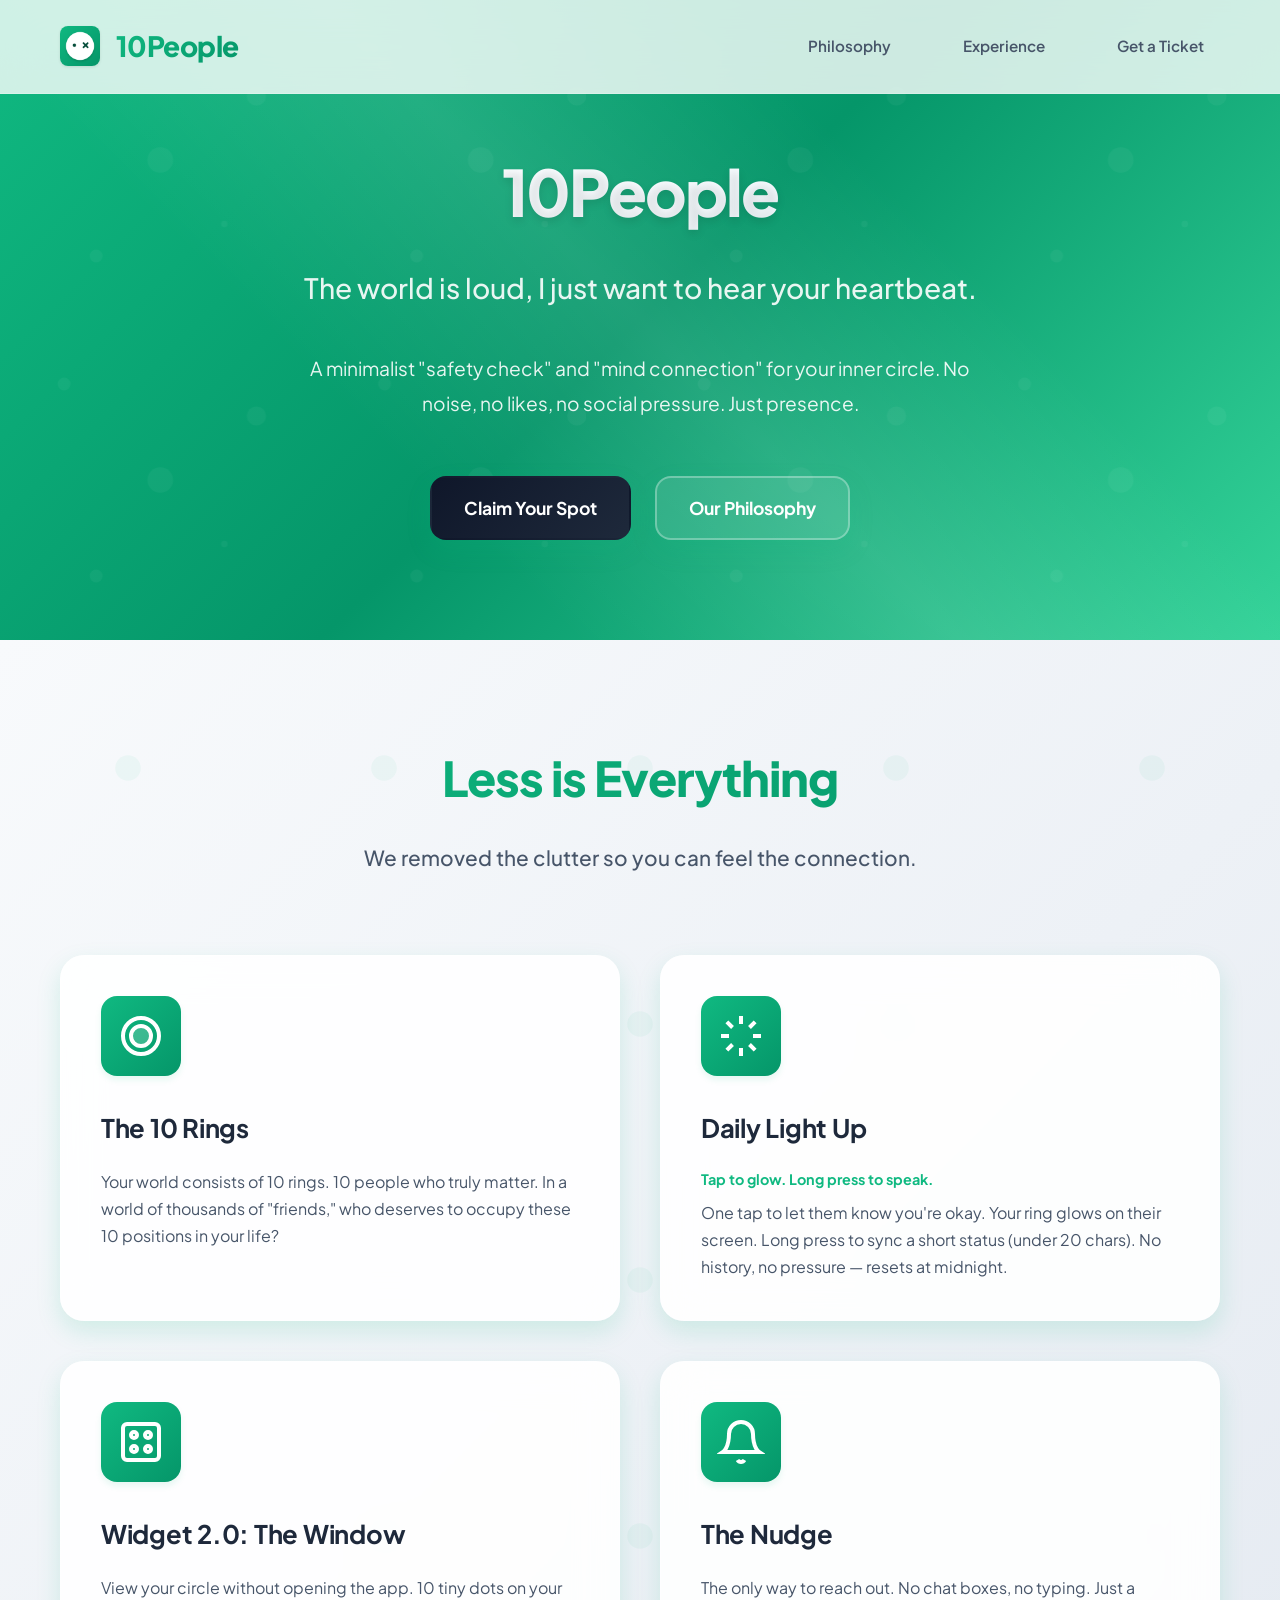
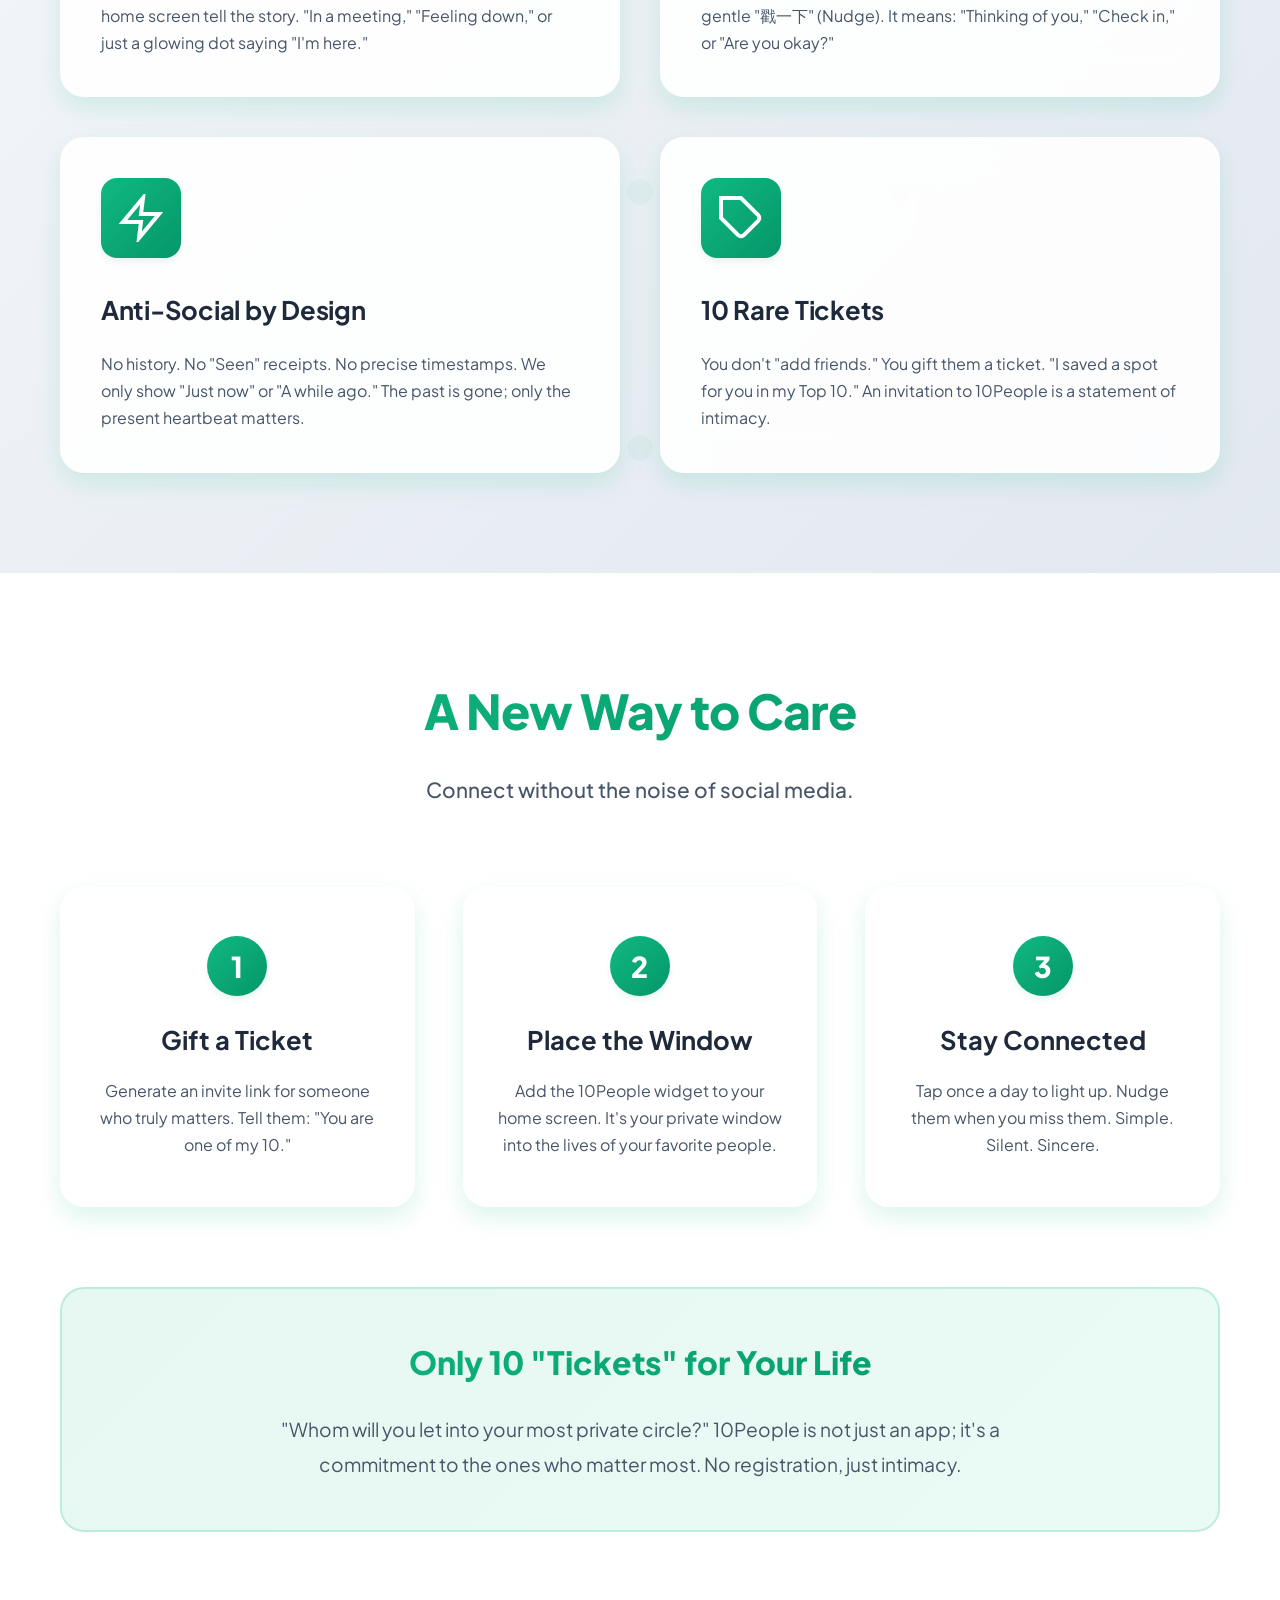
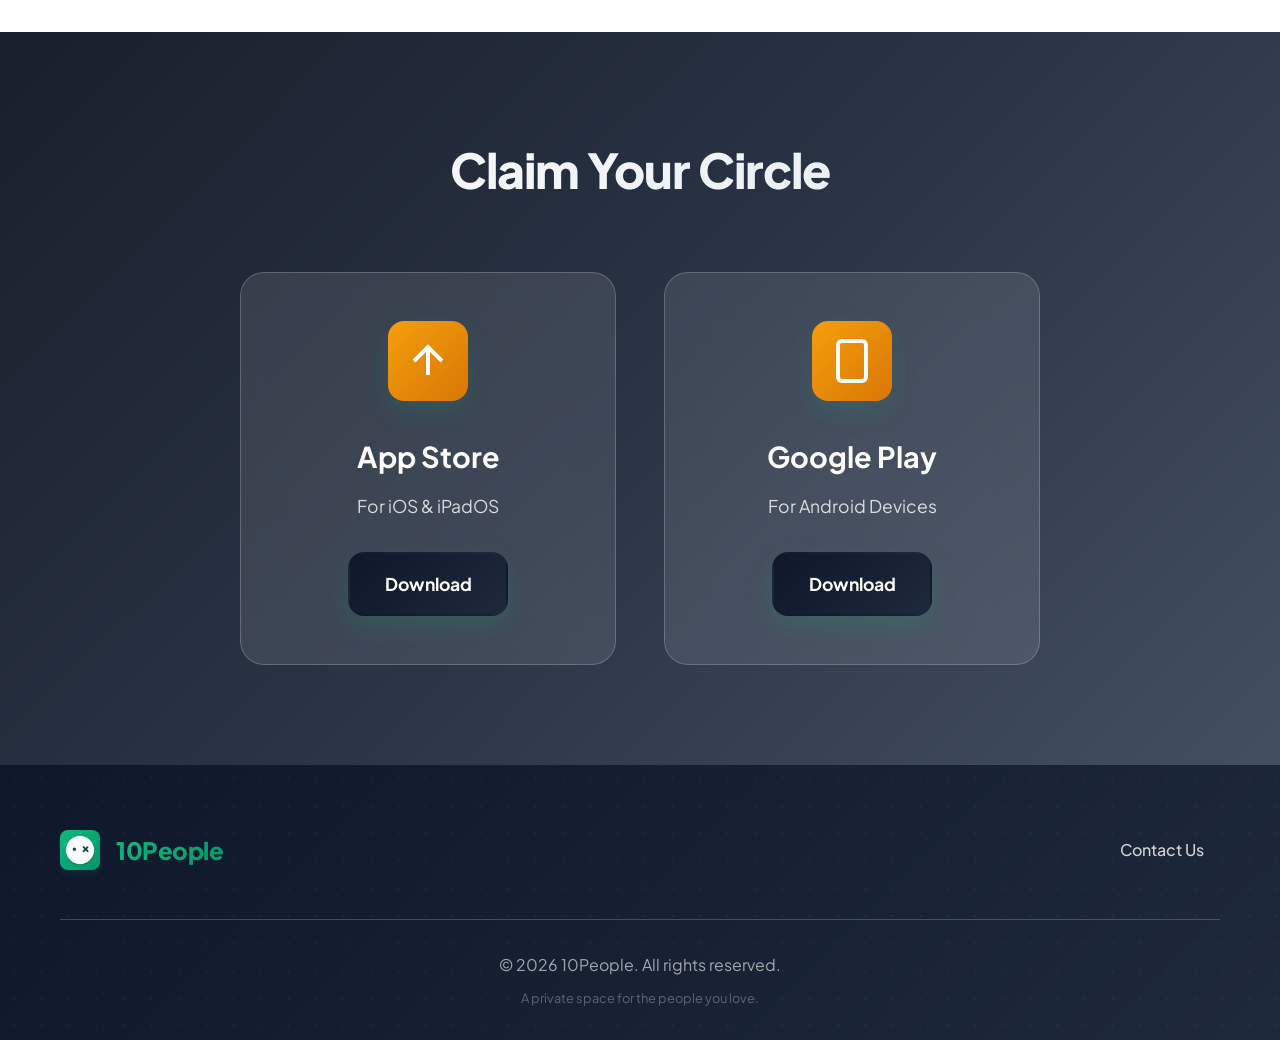
==== commit fc93cba9: "Update website content: Refine English copy and add enhanced philosophy section - Updated hero secti" ====
--- a/index.html
+++ b/index.html
@@ -3,9 +3,9 @@
 <head>
     <meta charset="UTF-8">
     <meta name="viewport" content="width=device-width, initial-scale=1.0">
-    <title>10People - The world is noisy, I just want to hear your heartbeat.</title>
-    <meta name="description" content="10People: Minimalist safety check and mind connection. Only 10 spots. Light up once a day. No chat, no noise, just presence.">
-    <meta name="keywords" content="10People, minimalist app, close friends, connection, light up, nudge, presence, safety check, mind connection">
+    <title>10People - Hear their heartbeat in a noisy world</title>
+    <meta name="description" content="10People: Minimalist safety check and mind connection. Only 10 spots for the most important people in your life.">
+    <meta name="keywords" content="10People, minimalist, close friends, connection, light up, nudge, widget">
     <link rel="preconnect" href="https://fonts.googleapis.com">
     <link rel="preconnect" href="https://fonts.gstatic.com" crossorigin>
     <link href="https://fonts.googleapis.com/css2?family=Plus+Jakarta+Sans:wght@400;500;600;700;800&display=swap" rel="stylesheet">
@@ -21,11 +21,9 @@
                 <span class="logo-text">10People</span>
             </div>
             <div class="nav-menu">
-                <a href="#features" class="nav-link">Features</a>
-                <a href="#how-it-works" class="nav-link">How It Works</a>
-                <a href="#download" class="nav-link">Download</a>
-                <a href="privacy.html" class="nav-link">Privacy</a>
-                <a href="terms.html" class="nav-link">Terms</a>
+                <a href="#features" class="nav-link">Philosophy</a>
+                <a href="#how-it-works" class="nav-link">Experience</a>
+                <a href="#download" class="nav-link">Get a Ticket</a>
             </div>
         </div>
     </nav>
@@ -34,77 +32,67 @@
     <section class="hero">
         <div class="hero-container">
             <h1 class="hero-title">10People</h1>
-            <p class="hero-subtitle">The world is noisy, I just want to hear your heartbeat.</p>
+            <p class="hero-subtitle">The world is loud, I just want to hear your heartbeat.</p>
             <p class="hero-description">
-                Minimalist safety check and mind connection. 
-                In your life, who deserves to occupy these 10 spots? 
-                No chat, no feeds, no likes — just quiet presence and gentle nudges.
+                A minimalist "safety check" and "mind connection" for your inner circle. 
+                No noise, no likes, no social pressure. Just presence.
             </p>
             <div class="hero-buttons">
-                <a href="#download" class="btn btn-primary">Get Your Spot</a>
-                <a href="#how-it-works" class="btn btn-secondary">Learn More</a>
-            </div>
-        </div>
-    </section>
-
-    <!-- Core Features -->
+                <a href="#download" class="btn btn-primary">Claim Your Spot</a>
+                <a href="#features" class="btn btn-secondary">Our Philosophy</a>
+            </div>
+        </div>
+    </section>
+
+    <!-- Core Philosophy -->
     <section id="features" class="features">
         <div class="container">
-            <h2 class="section-title">Simple by Design</h2>
-            <p class="section-subtitle">Less is more. Connect with intention.</p>
+            <h2 class="section-title">Less is Everything</h2>
+            <p class="section-subtitle">We removed the clutter so you can feel the connection.</p>
             
             <div class="features-grid">
                 <div class="feature-card">
                     <div class="feature-icon">
                         <svg width="48" height="48" viewBox="0 0 24 24" fill="none" stroke="currentColor" stroke-width="2">
-                            <circle cx="12" cy="12" r="5"/>
-                            <line x1="12" y1="1" x2="12" y2="3"/>
-                            <line x1="12" y1="21" x2="12" y2="23"/>
-                            <line x1="4.22" y1="4.22" x2="5.64" y2="5.64"/>
-                            <line x1="18.36" y1="18.36" x2="19.78" y2="19.78"/>
-                            <line x1="1" y1="12" x2="3" y2="12"/>
-                            <line x1="21" y1="12" x2="23" y2="12"/>
-                            <line x1="4.22" y1="19.78" x2="5.64" y2="18.36"/>
-                            <line x1="18.36" y1="5.64" x2="19.78" y2="4.22"/>
-                        </svg>
-                    </div>
-                    <h3 class="feature-title">Light Up Once a Day</h3>
-                    <p class="feature-description">
-                        One tap to light up. Or long-press to share a short message (10 characters in Chinese, 20 in English). 
-                        No send button — it syncs automatically. Your avatar glows on their screen.
-                    </p>
-                </div>
-
-                <div class="feature-card">
-                    <div class="feature-icon">
-                        <svg width="48" height="48" viewBox="0 0 24 24" fill="none" stroke="currentColor" stroke-width="2">
-                            <path d="M17 21v-2a4 4 0 0 0-4-4H5a4 4 0 0 0-4 4v2"/>
-                            <circle cx="9" cy="7" r="4"/>
-                            <path d="M23 21v-2a4 4 0 0 0-3-3.87"/>
-                            <path d="M16 3.13a4 4 0 0 1 0 7.75"/>
-                        </svg>
-                    </div>
-                    <h3 class="feature-title">Only 10 Spots</h3>
-                    <p class="feature-description">
-                        Who deserves to occupy these 10 positions in your life? 
-                        Not 100, not 1000 — just 10. The people who truly matter. 
-                        Each spot is a ticket, each connection is precious.
-                    </p>
-                </div>
-
-                <div class="feature-card">
-                    <div class="feature-icon">
-                        <svg width="48" height="48" viewBox="0 0 24 24" fill="none" stroke="currentColor" stroke-width="2">
-                            <rect x="2" y="3" width="20" height="14" rx="2" ry="2"/>
-                            <line x1="8" y1="21" x2="16" y2="21"/>
-                            <line x1="12" y1="17" x2="12" y2="21"/>
+                            <circle cx="12" cy="12" r="9"/>
+                            <circle cx="12" cy="12" r="5" fill="currentColor" fill-opacity="0.2"/>
+                        </svg>
+                    </div>
+                    <h3 class="feature-title">The 10 Rings</h3>
+                    <p class="feature-description">
+                        Your world consists of 10 rings. 10 people who truly matter. 
+                        In a world of thousands of "friends," who deserves to occupy these 10 positions in your life?
+                    </p>
+                </div>
+
+                <div class="feature-card">
+                    <div class="feature-icon">
+                        <svg width="48" height="48" viewBox="0 0 24 24" fill="none" stroke="currentColor" stroke-width="2">
+                            <path d="M12 2v4M12 18v4M4.93 4.93l2.83 2.83M16.24 16.24l2.83 2.83M2 12h4M18 12h4M4.93 19.07l2.83-2.83M16.24 7.76l2.83-2.83"/>
+                        </svg>
+                    </div>
+                    <h3 class="feature-title">Daily Light Up</h3>
+                    <h4 style="font-size: 0.9rem; color: var(--primary-color); margin-bottom: 0.5rem;">Tap to glow. Long press to speak.</h4>
+                    <p class="feature-description">
+                        One tap to let them know you're okay. Your ring glows on their screen. 
+                        Long press to sync a short status (under 20 chars). No history, no pressure — resets at midnight.
+                    </p>
+                </div>
+
+                <div class="feature-card">
+                    <div class="feature-icon">
+                        <svg width="48" height="48" viewBox="0 0 24 24" fill="none" stroke="currentColor" stroke-width="2">
+                            <rect x="3" y="3" width="18" height="18" rx="2" ry="2"/>
+                            <circle cx="8.5" cy="8.5" r="1.5"/>
+                            <circle cx="15.5" cy="8.5" r="1.5"/>
+                            <circle cx="8.5" cy="15.5" r="1.5"/>
+                            <circle cx="15.5" cy="15.5" r="1.5"/>
                         </svg>
                     </div>
                     <h3 class="feature-title">Widget 2.0: The Window</h3>
                     <p class="feature-description">
-                        See your circle at a glance on your home screen. 
-                        10 tiny grids show who's lit up, who shared a message. 
-                        No need to open the app — just unlock your phone and know.
+                        View your circle without opening the app. 10 tiny dots on your home screen tell the story. 
+                        "In a meeting," "Feeling down," or just a glowing dot saying "I'm here."
                     </p>
                 </div>
 
@@ -115,40 +103,40 @@
                             <path d="M13.73 21a2 2 0 0 1-3.46 0"/>
                         </svg>
                     </div>
-                    <h3 class="feature-title">Nudge: The Only Communication</h3>
-                    <p class="feature-description">
-                        No chat box. No messages. Just a gentle nudge. 
-                        Tap to say "thinking of you" or "time to check in." 
-                        They'll see who nudged them when they open the app.
-                    </p>
-                </div>
-
-                <div class="feature-card">
-                    <div class="feature-icon">
-                        <svg width="48" height="48" viewBox="0 0 24 24" fill="none" stroke="currentColor" stroke-width="2">
-                            <rect x="3" y="11" width="18" height="11" rx="2" ry="2"/>
-                            <path d="M7 11V7a5 5 0 0 1 10 0v4"/>
-                        </svg>
-                    </div>
-                    <h3 class="feature-title">Anti-Social Design</h3>
-                    <p class="feature-description">
-                        No history. New status overwrites old. The past doesn't matter — only the present. 
-                        No timestamps (or only vague ones like "just now" or "long ago"). 
-                        No precise privacy exposure. Resets at midnight.
-                    </p>
-                </div>
-
-                <div class="feature-card">
-                    <div class="feature-icon">
-                        <svg width="48" height="48" viewBox="0 0 24 24" fill="none" stroke="currentColor" stroke-width="2">
-                            <path d="M12 22s8-4 8-10V5l-8-3-8 3v7c0 6 8 10 8 10z"/>
-                        </svg>
-                    </div>
-                    <h3 class="feature-title">Invite-Only Connection</h3>
-                    <p class="feature-description">
-                        No registration needed. Connect through invitation links. 
-                        When you send a link, you're saying: "I saved a spot for you in my Top 10." 
-                        That honor makes it worth it, even if it's paid.
+                    <h3 class="feature-title">The Nudge</h3>
+                    <p class="feature-description">
+                        The only way to reach out. No chat boxes, no typing. 
+                        Just a gentle "戳一下" (Nudge). 
+                        It means: "Thinking of you," "Check in," or "Are you okay?"
+                    </p>
+                </div>
+
+                <div class="feature-card">
+                    <div class="feature-icon">
+                        <svg width="48" height="48" viewBox="0 0 24 24" fill="none" stroke="currentColor" stroke-width="2">
+                            <path d="M13 2L3 14h9l-1 8 10-12h-9l1-8z"/>
+                        </svg>
+                    </div>
+                    <h3 class="feature-title">Anti-Social by Design</h3>
+                    <p class="feature-description">
+                        No history. No "Seen" receipts. No precise timestamps. 
+                        We only show "Just now" or "A while ago." 
+                        The past is gone; only the present heartbeat matters.
+                    </p>
+                </div>
+
+                <div class="feature-card">
+                    <div class="feature-icon">
+                        <svg width="48" height="48" viewBox="0 0 24 24" fill="none" stroke="currentColor" stroke-width="2">
+                            <path d="M20.59 13.41l-7.17 7.17a2 2 0 0 1-2.83 0L2 12V2h10l8.59 8.59a2 2 0 0 1 0 2.82z"/>
+                            <line x1="7" y1="7" x2="7.01" y2="7"/>
+                        </svg>
+                    </div>
+                    <h3 class="feature-title">10 Rare Tickets</h3>
+                    <p class="feature-description">
+                        You don't "add friends." You gift them a ticket. 
+                        "I saved a spot for you in my Top 10." 
+                        An invitation to 10People is a statement of intimacy.
                     </p>
                 </div>
             </div>
@@ -158,47 +146,44 @@
     <!-- How It Works -->
     <section id="how-it-works" class="how-it-works">
         <div class="container">
-            <h2 class="section-title">How It Works</h2>
-            <p class="section-subtitle">Three simple ways to connect</p>
+            <h2 class="section-title">A New Way to Care</h2>
+            <p class="section-subtitle">Connect without the noise of social media.</p>
             
             <div class="steps-grid">
                 <div class="step-card">
                     <div class="step-number">1</div>
-                    <h3 class="step-title">Light Up</h3>
+                    <h3 class="step-title">Gift a Ticket</h3>
                     <p class="step-description">
-                        Tap once to light up. Your avatar glows on your circle's screens. 
-                        Or long-press to share a short status — it syncs automatically, no send button needed.
+                        Generate an invite link for someone who truly matters. 
+                        Tell them: "You are one of my 10."
                     </p>
                 </div>
 
                 <div class="step-card">
                     <div class="step-number">2</div>
-                    <h3 class="step-title">Check Widget</h3>
+                    <h3 class="step-title">Place the Window</h3>
                     <p class="step-description">
-                        See your circle on your home screen widget. 
-                        10 tiny grids show who's lit up, who shared what. 
-                        Unlock your phone and know instantly.
+                        Add the 10People widget to your home screen. 
+                        It's your private window into the lives of your favorite people.
                     </p>
                 </div>
 
                 <div class="step-card">
                     <div class="step-number">3</div>
-                    <h3 class="step-title">Nudge</h3>
+                    <h3 class="step-title">Stay Connected</h3>
                     <p class="step-description">
-                        Miss someone? Nudge them. No words, no chat — just a gentle tap. 
-                        They'll see who nudged them when they open the app. 
-                        It means: "thinking of you" or "time to check in."
+                        Tap once a day to light up. Nudge them when you miss them. 
+                        Simple. Silent. Sincere.
                     </p>
                 </div>
             </div>
 
             <div class="viral-section">
-                <h3 class="viral-title">Only 10 Spots Available</h3>
+                <h3 class="viral-title">Only 10 "Tickets" for Your Life</h3>
                 <p class="viral-description">
-                    "Who deserves to occupy these 10 positions in your life?" 
-                    Each spot is a ticket. Each connection is precious. 
-                    When you invite someone, you're not just asking them to download an app — 
-                    you're telling them: "You're in my Top 10."
+                    "Whom will you let into your most private circle?" 
+                    10People is not just an app; it's a commitment to the ones who matter most. 
+                    No registration, just intimacy.
                 </p>
             </div>
         </div>
@@ -207,7 +192,7 @@
     <!-- Download Section -->
     <section id="download" class="download">
         <div class="container">
-            <h2 class="section-title">Join Your Circle</h2>
+            <h2 class="section-title">Claim Your Circle</h2>
             
             <div class="download-grid">
                 <div class="download-card">
@@ -217,6 +202,7 @@
                         </svg>
                     </div>
                     <h3>App Store</h3>
+                    <p>For iOS & iPadOS</p>
                     <a href="https://apps.apple.com/app/10people/id6757700398" class="btn btn-primary">Download</a>
                 </div>
 
@@ -228,6 +214,7 @@
                         </svg>
                     </div>
                     <h3>Google Play</h3>
+                    <p>For Android Devices</p>
                     <a href="https://play.google.com/store/apps/details?id=com.lingguang.tenpeople" class="btn btn-primary">Download</a>
                 </div>
             </div>
@@ -243,13 +230,12 @@
                     <span class="logo-text">10People</span>
                 </div>
                 <div class="footer-links">
-                    <a href="privacy.html">Privacy Policy</a>
-                    <a href="terms.html">Terms of Service</a>
                     <a href="mailto:xiongsl2013@gmail.com">Contact Us</a>
                 </div>
             </div>
             <div class="footer-bottom">
                 <p>&copy; 2026 10People. All rights reserved.</p>
+                <p style="font-size: 0.8rem; margin-top: 10px; opacity: 0.5;">A private space for the people you love.</p>
             </div>
         </div>
     </footer>
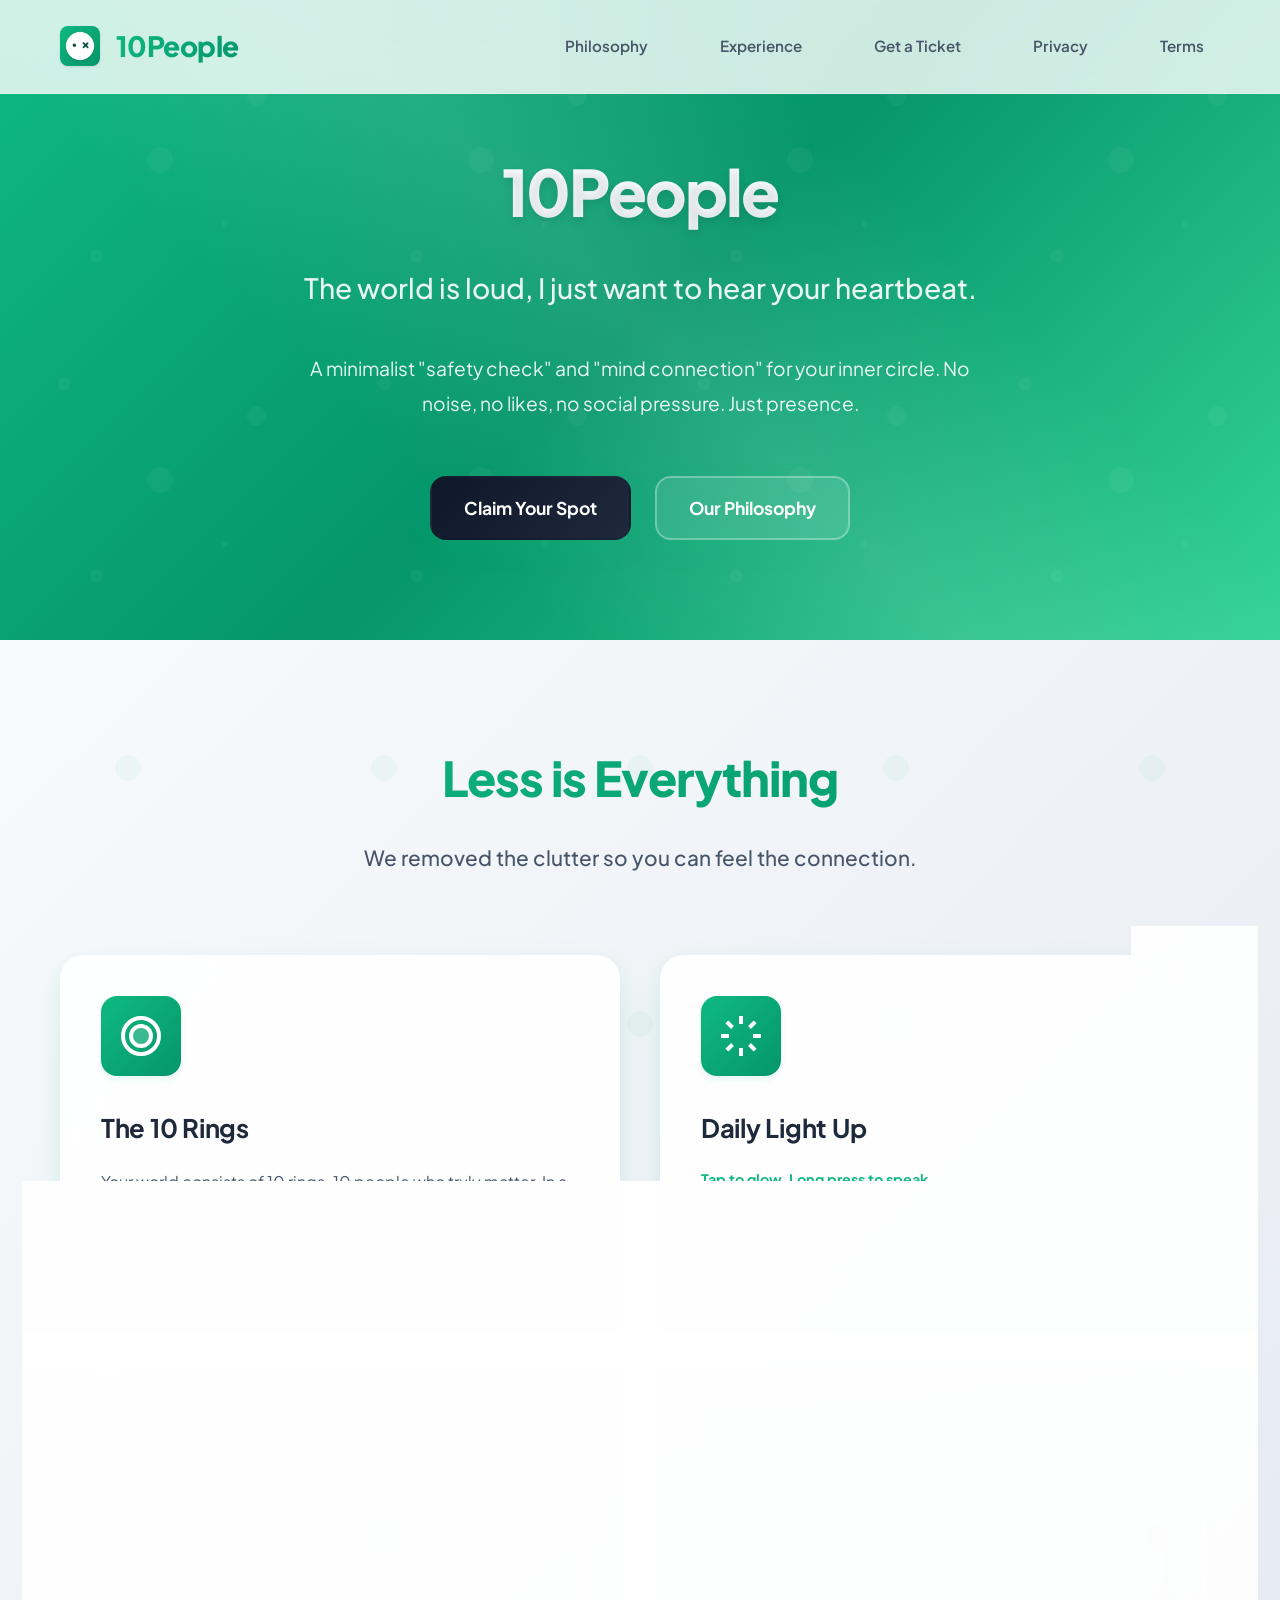
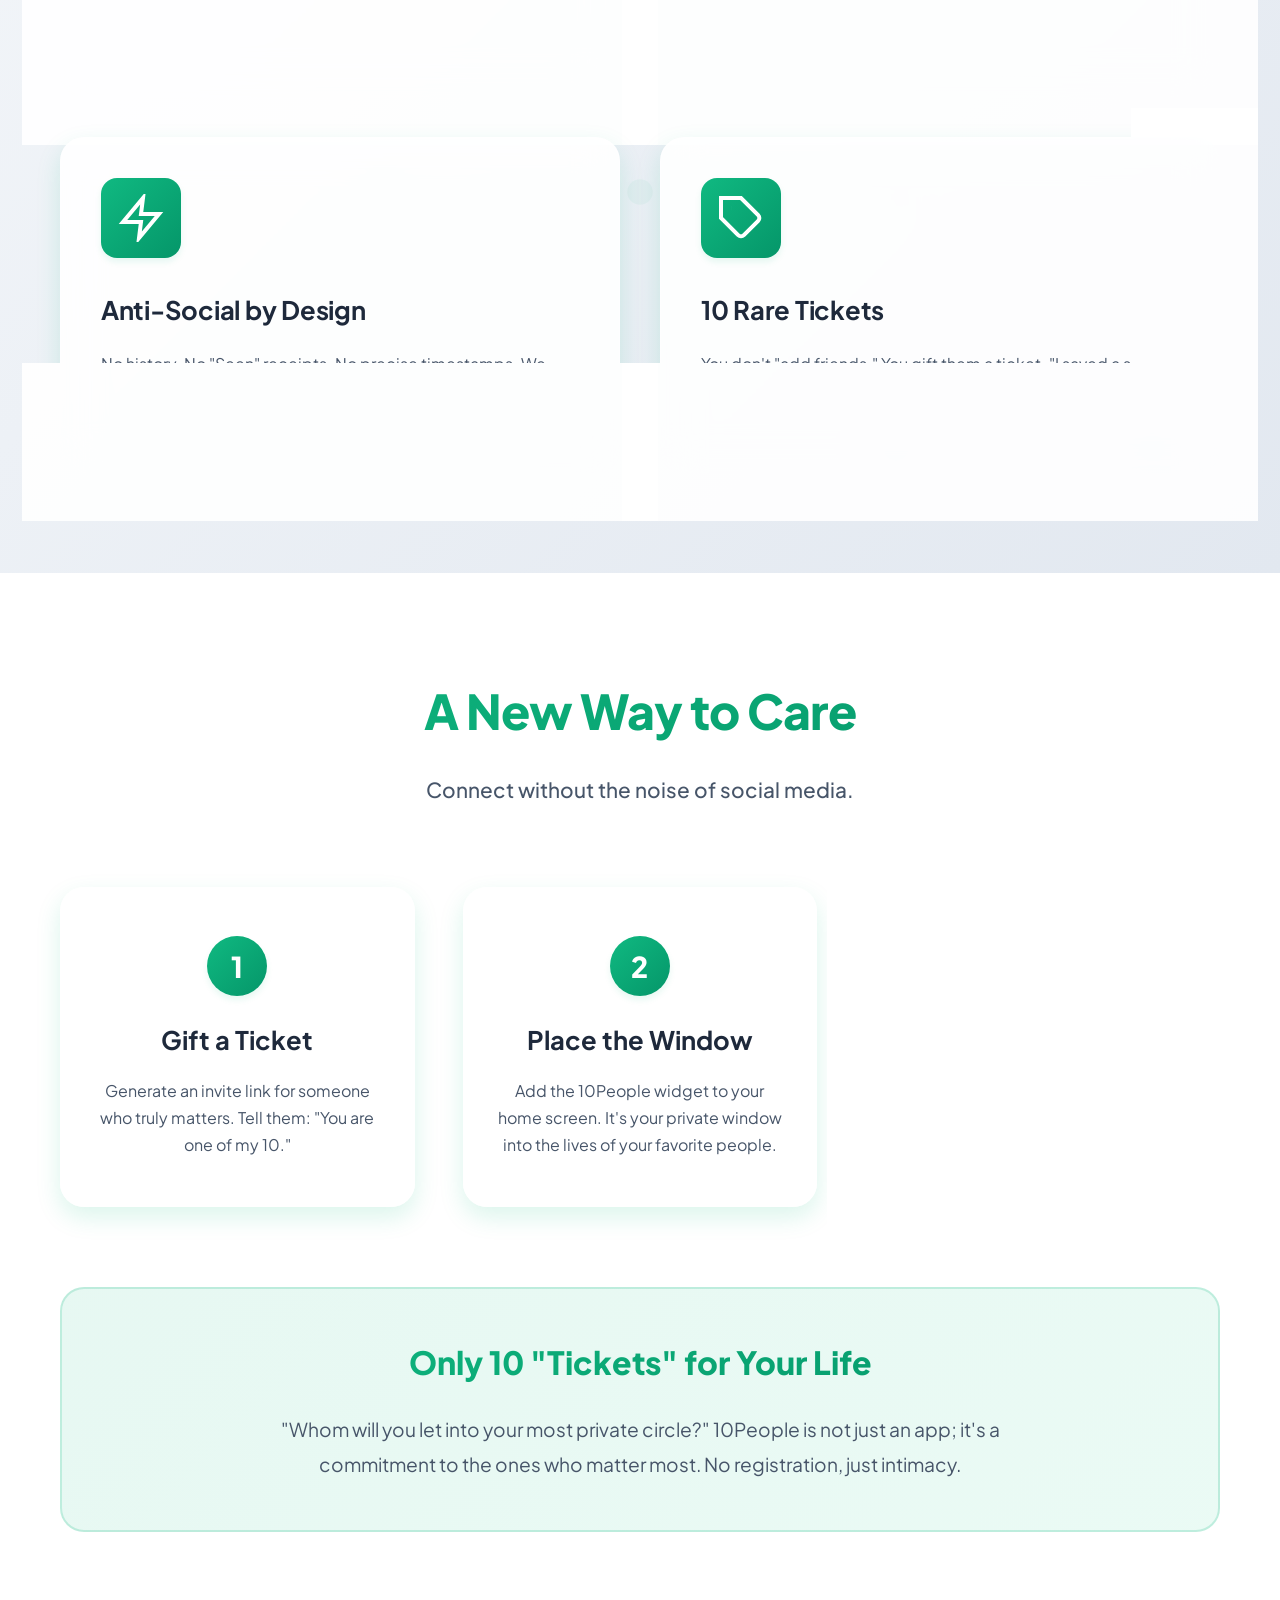
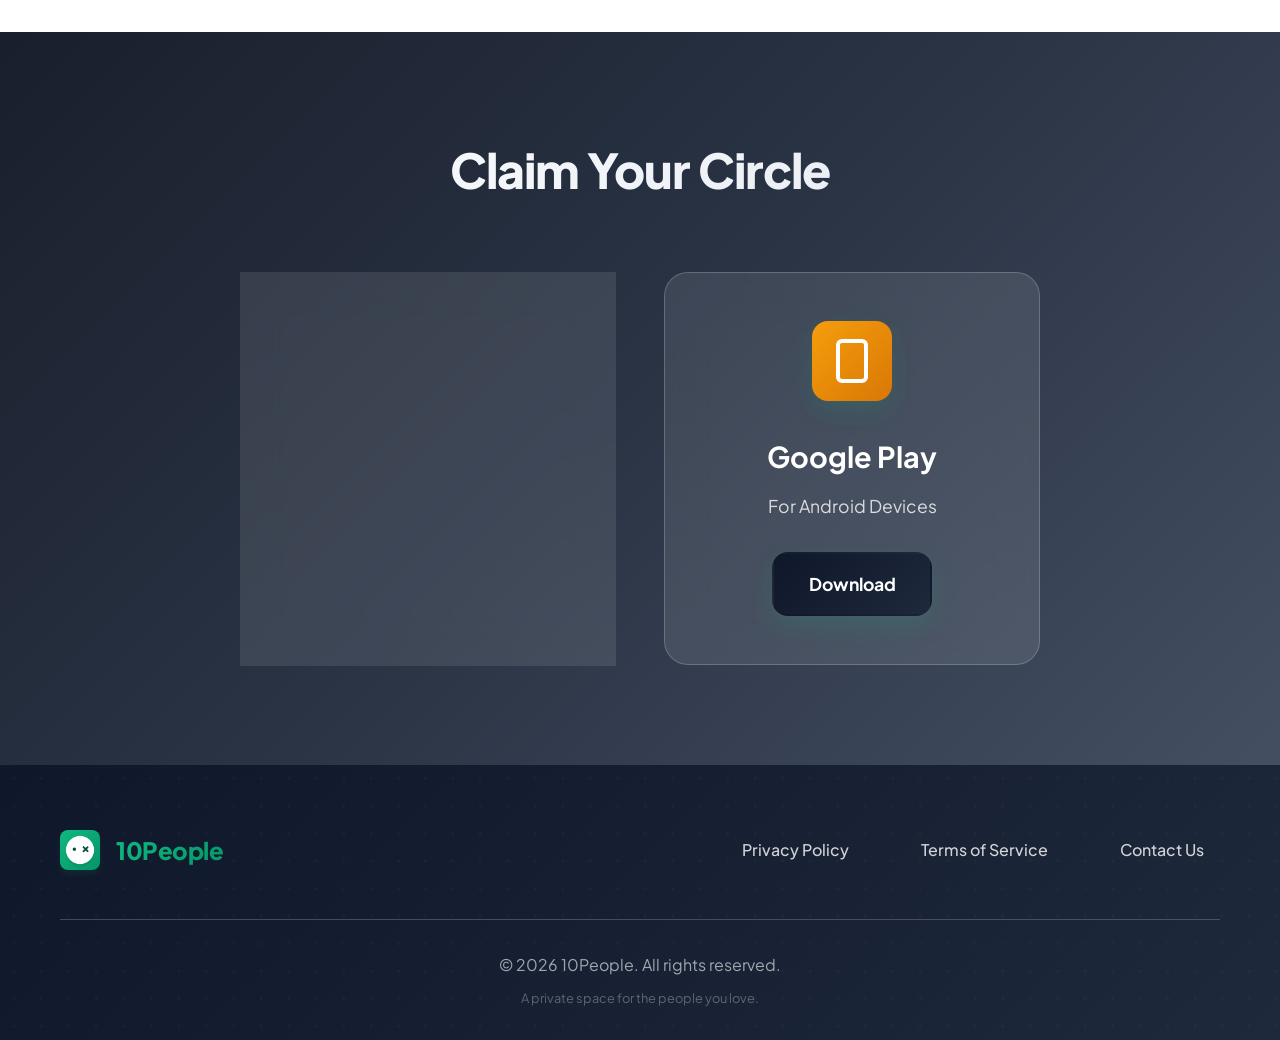
==== commit c769e8b4: "Add Privacy Policy and Terms of Service pages for 10People - Created privacy.html with 10People-spec" ====
--- a/index.html
+++ b/index.html
@@ -24,6 +24,8 @@
                 <a href="#features" class="nav-link">Philosophy</a>
                 <a href="#how-it-works" class="nav-link">Experience</a>
                 <a href="#download" class="nav-link">Get a Ticket</a>
+                <a href="privacy.html" class="nav-link">Privacy</a>
+                <a href="terms.html" class="nav-link">Terms</a>
             </div>
         </div>
     </nav>
@@ -230,6 +232,8 @@
                     <span class="logo-text">10People</span>
                 </div>
                 <div class="footer-links">
+                    <a href="privacy.html">Privacy Policy</a>
+                    <a href="terms.html">Terms of Service</a>
                     <a href="mailto:xiongsl2013@gmail.com">Contact Us</a>
                 </div>
             </div>
